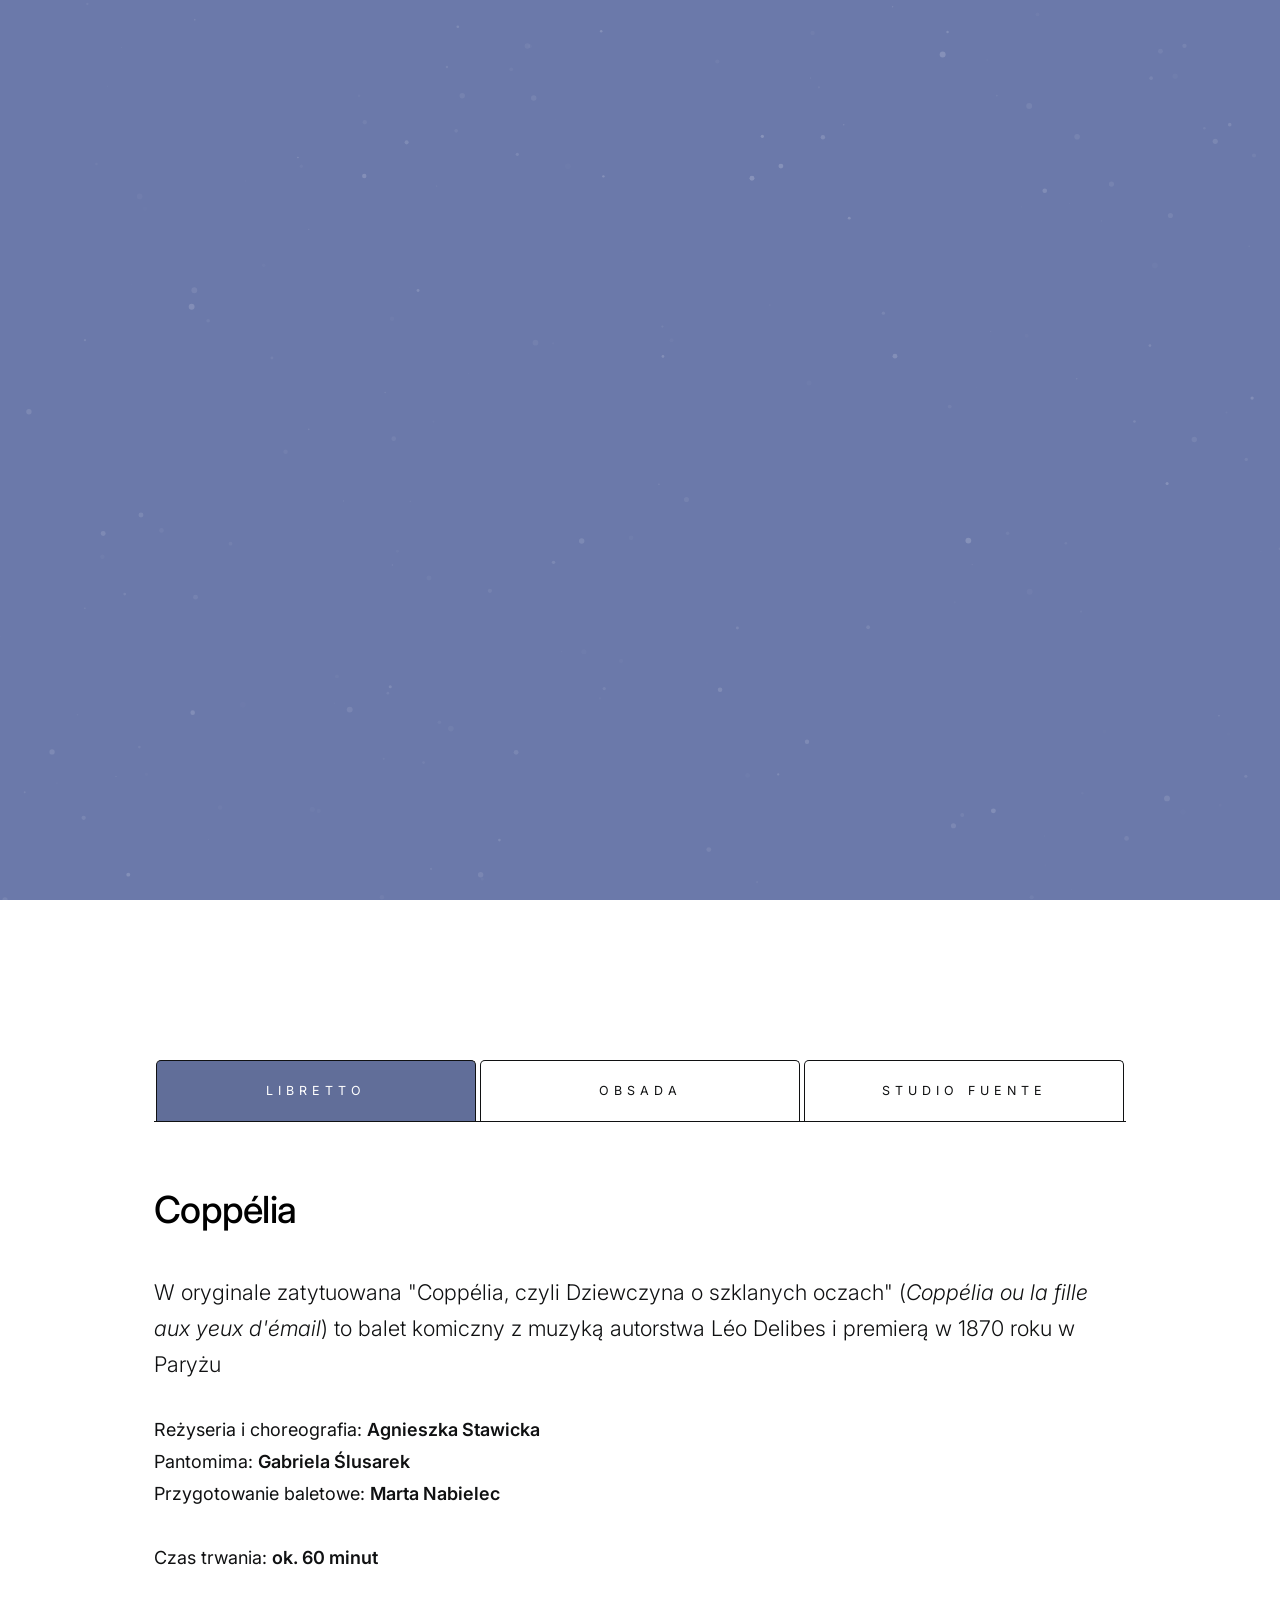
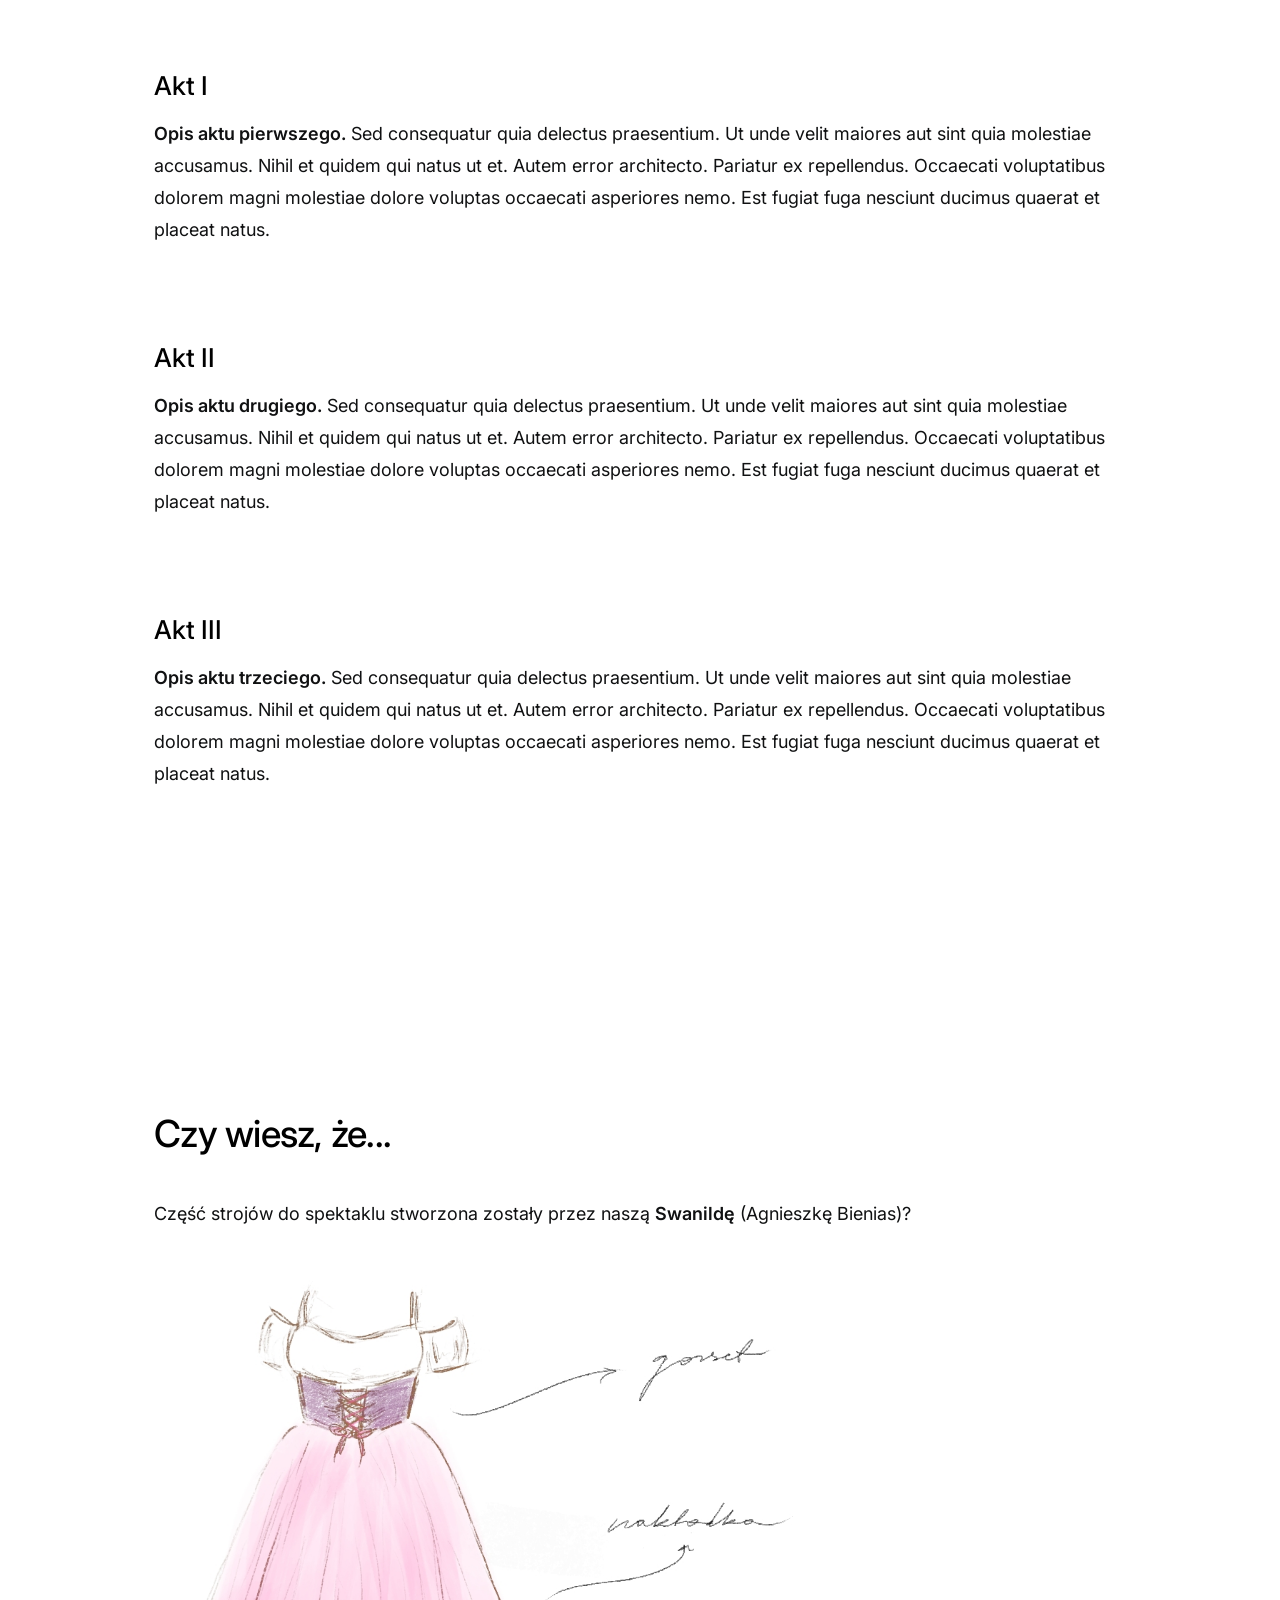
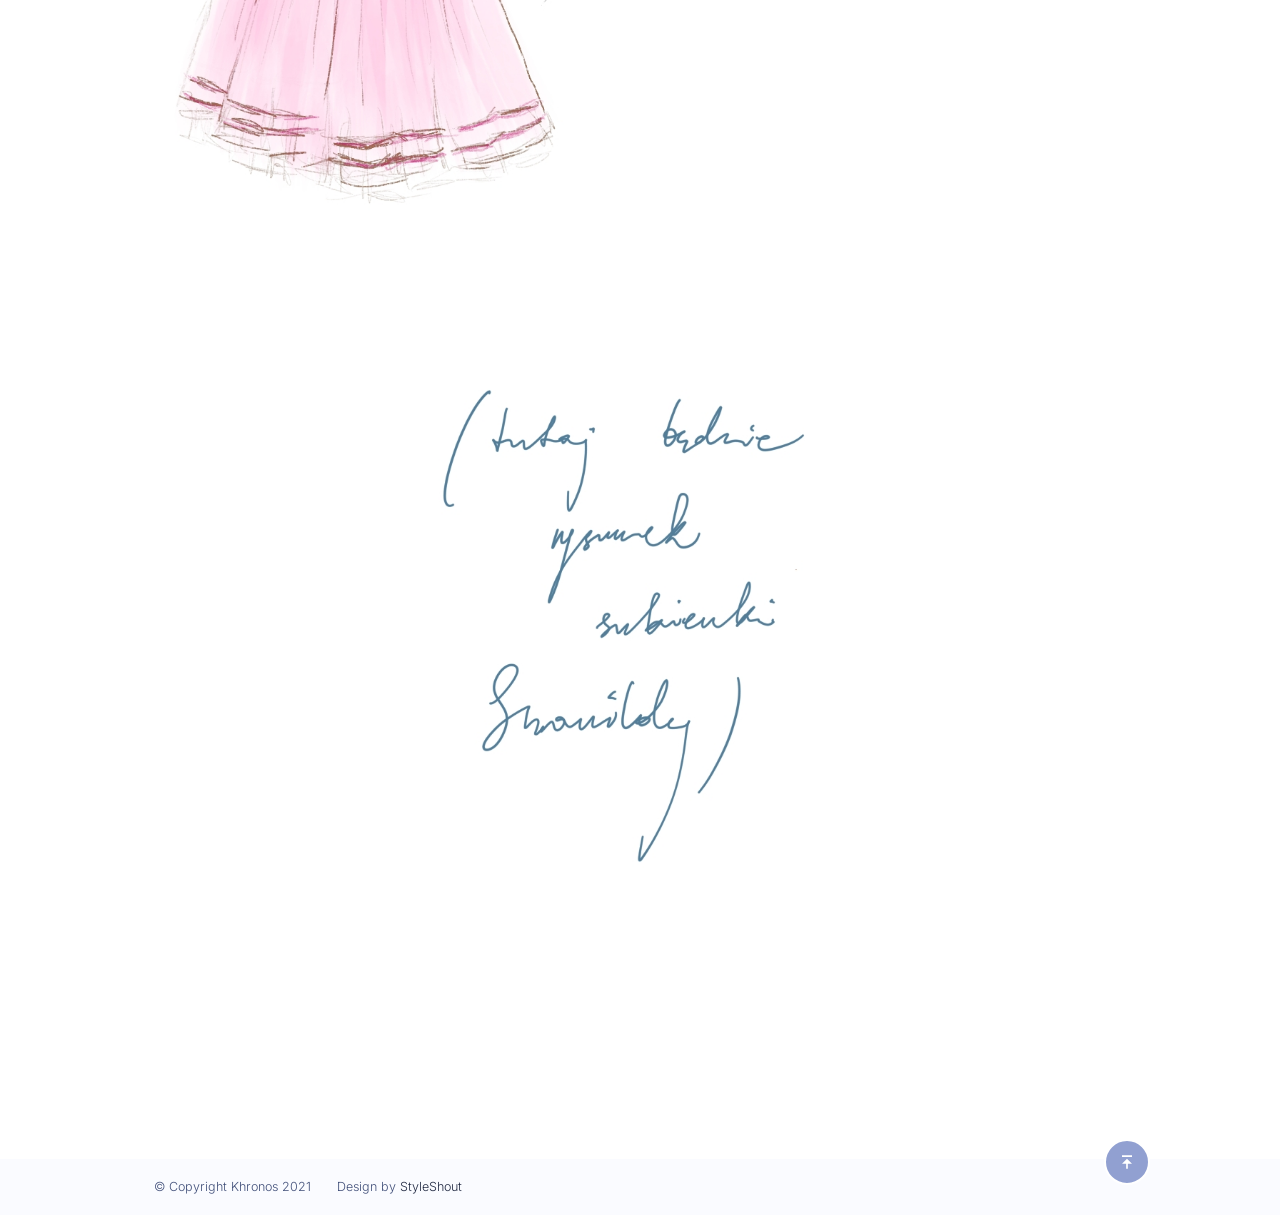
==== index.html @ 226d2ad6 "Update and rename coppelia.html to index.html" ====
<!DOCTYPE html>
<html lang="en" class="no-js" >
<head>

    <!--- basic page needs
    ================================================== -->
    <meta charset="utf-8">
    <meta name="viewport" content="width=device-width, initial-scale=1">
    <title>Coppélia – spektakl baletowy</title>

    <script>
        document.documentElement.classList.remove('no-js');
        document.documentElement.classList.add('js');
    </script>

    <!-- CSS
    ================================================== -->
    <link rel="stylesheet" href="css/vendor.css">
    <link rel="stylesheet" href="css/styles.css">

    <!-- favicons
    ================================================== -->
    <link rel="apple-touch-icon" sizes="180x180" href="apple-touch-icon.png">
    <link rel="icon" type="image/png" sizes="32x32" href="favicon-32x32.png">
    <link rel="icon" type="image/png" sizes="16x16" href="favicon-16x16.png">
    <link rel="manifest" href="site.webmanifest">

</head>

<body id="top" class="theme-particles">


    <!-- preloader
    ================================================== -->
    <div id="preloader">
        <div id="loader"></div>
    </div>


    <!-- page wrap
    ================================================== -->
    <div class="s-pagewrap">


        <!-- # header
        ================================================== -->
        <header class="s-header">
            <div class="row s-header__content">

                <div class="s-header__logo">
                    <a class="logo" href="http://instagram.com/fuente_dance_and_choreo">
                        <img src="images/fuente.png" alt="Homepage">
                    </a>
                </div>
    
                <ul class="s-header__social">
                    <li>
                        <a href="http://instagram.com/fuente_dance_and_choreo">
                            <svg xmlns="http://www.w3.org/2000/svg" width="24" height="24" viewBox="0 0 24 24" style="fill:rgba(0, 0, 0, 1);transform:;-ms-filter:"><path d="M11.999,7.377c-2.554,0-4.623,2.07-4.623,4.623c0,2.554,2.069,4.624,4.623,4.624c2.552,0,4.623-2.07,4.623-4.624 C16.622,9.447,14.551,7.377,11.999,7.377L11.999,7.377z M11.999,15.004c-1.659,0-3.004-1.345-3.004-3.003 c0-1.659,1.345-3.003,3.004-3.003s3.002,1.344,3.002,3.003C15.001,13.659,13.658,15.004,11.999,15.004L11.999,15.004z"></path><circle cx="16.806" cy="7.207" r="1.078"></circle><path d="M20.533,6.111c-0.469-1.209-1.424-2.165-2.633-2.632c-0.699-0.263-1.438-0.404-2.186-0.42 c-0.963-0.042-1.268-0.054-3.71-0.054s-2.755,0-3.71,0.054C7.548,3.074,6.809,3.215,6.11,3.479C4.9,3.946,3.945,4.902,3.477,6.111 c-0.263,0.7-0.404,1.438-0.419,2.186c-0.043,0.962-0.056,1.267-0.056,3.71c0,2.442,0,2.753,0.056,3.71 c0.015,0.748,0.156,1.486,0.419,2.187c0.469,1.208,1.424,2.164,2.634,2.632c0.696,0.272,1.435,0.426,2.185,0.45 c0.963,0.042,1.268,0.055,3.71,0.055s2.755,0,3.71-0.055c0.747-0.015,1.486-0.157,2.186-0.419c1.209-0.469,2.164-1.424,2.633-2.633 c0.263-0.7,0.404-1.438,0.419-2.186c0.043-0.962,0.056-1.267,0.056-3.71s0-2.753-0.056-3.71C20.941,7.57,20.801,6.819,20.533,6.111z M19.315,15.643c-0.007,0.576-0.111,1.147-0.311,1.688c-0.305,0.787-0.926,1.409-1.712,1.711c-0.535,0.199-1.099,0.303-1.67,0.311 c-0.95,0.044-1.218,0.055-3.654,0.055c-2.438,0-2.687,0-3.655-0.055c-0.569-0.007-1.135-0.112-1.669-0.311 c-0.789-0.301-1.414-0.923-1.719-1.711c-0.196-0.534-0.302-1.099-0.311-1.669c-0.043-0.95-0.053-1.218-0.053-3.654 c0-2.437,0-2.686,0.053-3.655c0.007-0.576,0.111-1.146,0.311-1.687c0.305-0.789,0.93-1.41,1.719-1.712 c0.534-0.198,1.1-0.303,1.669-0.311c0.951-0.043,1.218-0.055,3.655-0.055c2.437,0,2.687,0,3.654,0.055 c0.571,0.007,1.135,0.112,1.67,0.311c0.786,0.303,1.407,0.925,1.712,1.712c0.196,0.534,0.302,1.099,0.311,1.669 c0.043,0.951,0.054,1.218,0.054,3.655c0,2.436,0,2.698-0.043,3.654H19.315z"></path></svg>
                            <span class="screen-reader-text">Instagram</span>
                        </a>
                    </li>
                </ul>

                <div class="img_seal">
                    <img src="images/wax-seal.png" alt="Wosk">
                </div>

            </div> <!-- end s-header__content -->
        </header> <!-- end s-header -->


        <!-- # intro 
        ================================================== -->
        <section id="intro" class="s-intro">

            <div id="particles-js" class="s-intro__particles"></div>

            <div class="row s-intro__content">
                <div class="column lg-16">
                    
                    <div class="counter">
                        <div class="counter__time">
                            <span class="ss-days">28.06</span>
                            <span>19:30</span>
                        </div>
                    </div>  <!-- end counter -->

                    <div class="s-intro__content-bottom">
                        <p style="color:#e6ebff"><b>Centrum Św. Jadwigi</b>, Łokietka 60, Kraków</p>
                        <a class="btn btn-stroke" href="https://www.kupbilecik.pl/imprezy/165989/Krak%C3%B3w/Zesp%C3%B3%C5%82+Fuente/">Bilety</a>
                    </div>

                    <div class="s-intro__content-bottom">
                        <h1 class="s-intro__content-title"><b>Coppélia</b> – humor, magia i taneczna finezja</h1>
                        <p>
                        <br>W <b>trzyaktowej opowieści</b> rzeczy zwyczajne nabierają niezwykłości, a to, co wydaje się prawdziwe, potrafi zaskoczyć pozorem.<br><br>
                        Na prowincjonalnym rynku pojawia się piękna, nieruchoma dziewczyna, która wzbudza niepokój i fascynację.<br>Gdy do gry
                        wkracza zazdrość, ciekawość i odrobina szaleństwa, zaczyna się taneczna opowieść o miłości, pozorach<br>i sile kobiecej odwagi.<br><br>
                        To <b>lekka, barwna historia</b> opowiedziana z przymrużeniem oka – za pomocą tańca i pantomimy.
                        </p>
                    </div>

                </div>

                <div class="s-intro__scroll">
<!--                     <p class="scroll-text">Więcej</p> -->
                    <a href="#info" class="smoothscroll">
                        <div class="mouse"></div>
                    </a>
                    <div class="end-top"></div>
                </div> <!-- end s-intro__scroll -->

            </div> <!-- intro__content -->

        </section> <!-- end s-intro -->


        <!-- # info
        ================================================== -->
        <section id="info" class="s-info">

            <div class="s-info__bg2"></div>

            <div class="row">
                <div class="column lg-12">

                    <nav class="tab-nav">
                        <ul class="tab-nav__list"> 
                            <li class="active" data-id="tab-about">
                                <a href="#tab-about">
                                    Libretto
                                </a>
                            </li>
                            <li>
                                <a href="#tab-services">
                                    Obsada
                                </a>
                            </li>
                            <li>
                                <a href="#tab-contact">
                                    Studio Fuente
                                </a>
                            </li>
                        </ul>
                    </nav> <!-- end tab-nav -->
        
                    <div class="tab-content">
        
                        <!-- 01 - tab about -->
                        <div id="tab-about" class='tab-content__item'>
        
                            <div class="row tab-content__item-header">
                                <div class="column">
                                    <h2>Coppélia</h2>
                                </div>
                            </div>
        
                            <div class="row">
                                <div class="column">
                                    <p class="lead">
                                     W oryginale zatytuowana "Coppélia, czyli Dziewczyna o szklanych oczach" (<i>Coppélia ou la fille aux yeux d'émail</i>) to balet komiczny z muzyką autorstwa Léo Delibes i premierą w 1870 roku w Paryżu<br></p>
                                    <p>
                                     Reżyseria i choreografia: <b>Agnieszka Stawicka</b><br>
                                     Pantomima: <b>Gabriela Ślusarek</b><br>
                                     Przygotowanie baletowe: <b>Marta Nabielec</b>
                                    </p>
                                    <p>Czas trwania: <b>ok. 60 minut</b></p>
        
                                    <div class="row">
                                        <div class="column lg-12">
                                            <h4>Akt I</h4>
                                            <p><b>Opis aktu pierwszego.</b> Sed consequatur quia delectus praesentium. Ut unde velit maiores aut sint quia molestiae accusamus. Nihil et quidem qui natus ut et. Autem error architecto. Pariatur ex repellendus. Occaecati voluptatibus dolorem magni molestiae dolore voluptas occaecati asperiores nemo. Est fugiat fuga nesciunt ducimus quaerat et placeat natus.
                                            </p>
                                        </div>

                                        <div class="column lg-12">
                                            <h4>Akt II</h4>
                                            <p><b>Opis aktu drugiego.</b> Sed consequatur quia delectus praesentium. Ut unde velit maiores aut sint quia molestiae accusamus. Nihil et quidem qui natus ut et. Autem error architecto. Pariatur ex repellendus. Occaecati voluptatibus dolorem magni molestiae dolore voluptas occaecati asperiores nemo. Est fugiat fuga nesciunt ducimus quaerat et placeat natus.
                                            </p>
                                        </div>

                                        
                                        <div class="column lg-12">
                                            <h4>Akt III</h4>
                                            <p><b>Opis aktu trzeciego.</b> Sed consequatur quia delectus praesentium. Ut unde velit maiores aut sint quia molestiae accusamus. Nihil et quidem qui natus ut et. Autem error architecto. Pariatur ex repellendus. Occaecati voluptatibus dolorem magni molestiae dolore voluptas occaecati asperiores nemo. Est fugiat fuga nesciunt ducimus quaerat et placeat natus.
                                            </p>
                                        </div>
                                    </div>
                                </div>
                            </div>
                            
                        </div> <!-- end 01 - tab about -->
        
                        <!-- 02 - tab services -->
                        <div id="tab-services" class='tab-content__item'>
        
                            <div class="row tab-content__item-header">
                                <div class="column">
                                    <h2>Tancerze Zespołu Fuente</h2>
                                </div>
                            </div>
        
                            <div class="row services-list block-lg-one-half block-md-one-half block-tab-whole">
        
                                <div class="column services-list__item">
                                    <div class="img">
                                        <img src="images/plakat.jpg" alt="Swanilda">
                                    </div>
                                    <div class="services-list__item-content">
                                        <h4 class="item-title">Agnieszka Bienias</h4>
                                        <p>Swanilda</p>
                                    </div>
                                </div>
                                
                                <div class="column services-list__item">
                                    <div class="img">
                                        <img src="images/plakat.jpg" alt="Swanilda">
                                    </div>
                                    <div class="services-list__item-content">
                                        <h4 class="item-title">Karolina Żurek</h4>
                                        <p>Coppélia</p>
                                    </div>
                                </div>

                                <div class="column services-list__item">
                                    <div class="img">
                                        <img src="images/plakat.jpg" alt="Franz">
                                    </div>
                                    <div class="services-list__item-content">
                                        <h4 class="item-title">Piotr Żyta</h4>
                                        <p>Franz</p>
                                    </div>
                                </div>

                                <div class="column services-list__item">
                                    <div class="img">
                                        <img src="images/plakat.jpg" alt="Swanilda">
                                    </div>
                                    <div class="services-list__item-content">
                                        <h4 class="item-title">Piotr Malaga</h4>
                                        <p>Coppelius</p>
                                    </div>
                                </div>
                    
                            </div> <!-- end services-list -->
                            
                        </div> <!-- end 02 - tab services -->
        
                        <!-- 03 - tab contact -->
                        <div id="tab-contact" class="tab-content__item">
        
                            <div class="row tab-content__item-header">
                                <div class="column">
                                    <h2>Fuente Dance and Choreo</h2>
                                </div>
                            </div>
        
                            <div class="row">
                                <div class="column">

                                    <p class="lead">
                                    <b>Opis studia.</b> Voluptates laborum eum quas. Pariatur impedit sit veniam est 
                                    et quasi voluptas voluptatem.
                                    </p>

                                    <p>
                                    <b>Agnieszka Stawicka</b><br>
                                    Grodzka 40, Kraków<br><br>
                                    </p>

                                    <div class="column lg-5">
                                        <a class="btn btn--primary u-fullwidth" href="https://app.fitssey.com/Fuente/frontoffice">Zapisz się na zajęcia</a>
                                    </div>
                                    <div class="row"></div>
                                    
                                </div>
                            </div>
                            
                        </div> <!-- end 03 - tab contact -->

                    </div> <!-- end tab content -->

                </div> <!-- end column -->
            </div> <!-- end row -->

        </section> <!-- end s-info -->

        <section id="stroje" class="s-info">

            <div class="s-info__bg2"></div>

            <div class="row">
                <div class="column lg-12">
        
                    <div class="tab-content">

                            <div class="row tab-content__item-header">
                                <div class="column">
                                    <h2>Czy wiesz, że...</h2>
                                </div>
                            </div>
        
                            <div class="row">
                                <div class="column">
                                    <p>
                                     Część strojów do spektaklu stworzona zostały przez naszą <b>Swanildę</b> (Agnieszkę Bienias)?
                                    </p>
                                </div>                               
                            </div>
                            
                    </div>

                </div>

                <div class="img_left">
                    <img src="images/stroj.jpg" alt="Strój">
                </div>

                <div class="img_right">
                    <img src="images/stroj_placeholder.jpg" alt="Strój">
                </div> 

            </div> <!-- end row -->

        </section> <!-- end s-info -->

        
        <!-- # footer
        ================================================== -->
        <footer class="s-footer">

            <div class="row s-footer__bottom">
                <div class="column lg-12">
                    <div class="ss-copyright">
                        <span>© Copyright Khronos 2021</span> 
                        <span>Design by <a href="https://www.styleshout.com/">StyleShout</a></span>
                    </div>
                </div>

                <div class="ss-go-top">
                    <a class="smoothscroll" title="Back to Top" href="#top">
                        <svg xmlns="http://www.w3.org/2000/svg" width="24" height="24" viewBox="0 0 24 24" style="fill:rgba(0, 0, 0, 1);transform:;-ms-filter:"><path d="M6 4H18V6H6zM11 14L11 20 13 20 13 14 18 14 12 8 6 14z"></path></svg>
                     </a>
                </div>
            </div> <!--end s-footer__bottom -->

        </footer> <!--end s-footer -->

    </div> <!-- end pagewrap -->


    <!-- Java Script
    ================================================== -->
    <script src="js/plugins.js"></script>
    <script src="js/main.js"></script>
    <script src="js/particles.min.js"></script>
    <script src="js/particle-settings.js"></script>

</body>
</html>
---- css/vendor.css ----
/* ===================================================================
 * Khronos Third-party Stylesheets
 * Template Ver. 2.0.0
 * 07-03-2021
 * -------------------------------------------------------------------
 *
 * TOC:
 * # PrismJS
 * # Swiper
 *
 * ------------------------------------------------------------------- */


/* ===================================================================
 * # PrismJS 1.20.0
 *   https://prismjs.com/download.html#themes=prism-okaidia&languages=markup+css+clike+javascript+markup-templating+php 
 *   
 *   okaidia theme for JavaScript, CSS and HTML
 *   Loosely based on Monokai textmate theme by http://www.monokai.nl/
 *   @author ocodia
 * ------------------------------------------------------------------- */
code[class*="language-"],
pre[class*="language-"] {
    color           : #f8f8f2;
    background      : none;
    text-shadow     : 0 1px rgba(0, 0, 0, 0.3);
    font-family     : var(--font-mono);
    font-size       : calc(var(--text-size) * 0.9444);
    text-align      : left;
    white-space     : pre;
    word-spacing    : normal;
    word-break      : normal;
    word-wrap       : normal;
    line-height     : var(--vspace-1);
    -moz-tab-size   : 4;
    -o-tab-size     : 4;
    tab-size        : 4;
    -webkit-hyphens : none;
    -moz-hyphens    : none;
    -ms-hyphens     : none;
    hyphens         : none;
}

/* Code blocks */
pre[class*="language-"] {
    padding  : var(--vspace-0_5) 0 var(--vspace-1);
    margin   : var(--vspace-1) 0;
    overflow : auto;
}

:not(pre)>code[class*="language-"],
pre[class*="language-"] {
    background : #272822;
}

/* Inline code */
:not(pre)>code[class*="language-"] {
    padding     : .1em;
    white-space : normal;
}

.token.comment,
.token.prolog,
.token.doctype,
.token.cdata {
    color : slategray;
}

.token.punctuation {
    color : #f8f8f2;
}

.token.namespace {
    opacity : .7;
}

.token.property,
.token.tag,
.token.constant,
.token.symbol,
.token.deleted {
    color : #f92672;
}

.token.boolean,
.token.number {
    color : #ae81ff;
}

.token.selector,
.token.attr-name,
.token.string,
.token.char,
.token.builtin,
.token.inserted {
    color : #a6e22e;
}

.token.operator,
.token.entity,
.token.url,
.language-css .token.string,
.style .token.string,
.token.variable {
    color : #f8f8f2;
}

.token.atrule,
.token.attr-value,
.token.function,
.token.class-name {
    color : #e6db74;
}

.token.keyword {
    color : #66d9ef;
}

.token.regex,
.token.important {
    color : #fd971f;
}

.token.important,
.token.bold {
    font-weight : bold;
}

.token.italic {
    font-style : italic;
}

.token.entity {
    cursor : help;
}



/* ===================================================================
 * # Swiper 6.4.5
 *   Most modern mobile touch slider and framework with hardware accelerated transitions
 *   https://swiperjs.com
 *
 *   Copyright 2014-2020 Vladimir Kharlampidi
 *
 *   Released under the MIT License
 *
 *   Released on: December 18, 2020
 * ------------------------------------------------------------------- */
@font-face {
    font-family : "swiper-icons";
    src         : url("data:application/font-woff;charset=utf-8;base64, [base64]//wADZ2x5ZgAAAywAAADMAAAD2MHtryVoZWFkAAABbAAAADAAAAA2E2+eoWhoZWEAAAGcAAAAHwAAACQC9gDzaG10eAAAAigAAAAZAAAArgJkABFsb2NhAAAC0AAAAFoAAABaFQAUGG1heHAAAAG8AAAAHwAAACAAcABAbmFtZQAAA/gAAAE5AAACXvFdBwlwb3N0AAAFNAAAAGIAAACE5s74hXjaY2BkYGAAYpf5Hu/j+W2+MnAzMYDAzaX6QjD6/4//Bxj5GA8AuRwMYGkAPywL13jaY2BkYGA88P8Agx4j+/8fQDYfA1AEBWgDAIB2BOoAeNpjYGRgYNBh4GdgYgABEMnIABJzYNADCQAACWgAsQB42mNgYfzCOIGBlYGB0YcxjYGBwR1Kf2WQZGhhYGBiYGVmgAFGBiQQkOaawtDAoMBQxXjg/wEGPcYDDA4wNUA2CCgwsAAAO4EL6gAAeNpj2M0gyAACqxgGNWBkZ2D4/wMA+xkDdgAAAHjaY2BgYGaAYBkGRgYQiAHyGMF8FgYHIM3DwMHABGQrMOgyWDLEM1T9/w8UBfEMgLzE////P/5//f/V/xv+r4eaAAeMbAxwIUYmIMHEgKYAYjUcsDAwsLKxc3BycfPw8jEQA/[base64]/uznmfPFBNODM2K7MTQ45YEAZqGP81AmGGcF3iPqOop0r1SPTaTbVkfUe4HXj97wYE+yNwWYxwWu4v1ugWHgo3S1XdZEVqWM7ET0cfnLGxWfkgR42o2PvWrDMBSFj/IHLaF0zKjRgdiVMwScNRAoWUoH78Y2icB/yIY09An6AH2Bdu/UB+yxopYshQiEvnvu0dURgDt8QeC8PDw7Fpji3fEA4z/PEJ6YOB5hKh4dj3EvXhxPqH/SKUY3rJ7srZ4FZnh1PMAtPhwP6fl2PMJMPDgeQ4rY8YT6Gzao0eAEA409DuggmTnFnOcSCiEiLMgxCiTI6Cq5DZUd3Qmp10vO0LaLTd2cjN4fOumlc7lUYbSQcZFkutRG7g6JKZKy0RmdLY680CDnEJ+UMkpFFe1RN7nxdVpXrC4aTtnaurOnYercZg2YVmLN/d/gczfEimrE/fs/bOuq29Zmn8tloORaXgZgGa78yO9/cnXm2BpaGvq25Dv9S4E9+5SIc9PqupJKhYFSSl47+Qcr1mYNAAAAeNptw0cKwkAAAMDZJA8Q7OUJvkLsPfZ6zFVERPy8qHh2YER+3i/BP83vIBLLySsoKimrqKqpa2hp6+jq6RsYGhmbmJqZSy0sraxtbO3sHRydnEMU4uR6yx7JJXveP7WrDycAAAAAAAH//wACeNpjYGRgYOABYhkgZgJCZgZNBkYGLQZtIJsFLMYAAAw3ALgAeNolizEKgDAQBCchRbC2sFER0YD6qVQiBCv/H9ezGI6Z5XBAw8CBK/m5iQQVauVbXLnOrMZv2oLdKFa8Pjuru2hJzGabmOSLzNMzvutpB3N42mNgZGBg4GKQYzBhYMxJLMlj4GBgAYow/P/PAJJhLM6sSoWKfWCAAwDAjgbRAAB42mNgYGBkAIIbCZo5IPrmUn0hGA0AO8EFTQAA") format("woff");
    font-weight : 400;
    font-style  : normal;
}

:root {
    --swiper-theme-color : #007aff;
}

.swiper-container {
    margin-left  : auto;
    margin-right : auto;
    position     : relative;
    overflow     : hidden;
    list-style   : none;
    padding      : 0;
    /* Fix of Webkit flickering */
    z-index      : 1;
}

.swiper-container-vertical>.swiper-wrapper {
    flex-direction : column;
}

.swiper-wrapper {
    position            : relative;
    width               : 100%;
    height              : 100%;
    z-index             : 1;
    display             : flex;
    transition-property : transform;
    box-sizing          : content-box;
}

.swiper-container-android .swiper-slide,
.swiper-wrapper {
    transform : translate3d(0px, 0, 0);
}

.swiper-container-multirow>.swiper-wrapper {
    flex-wrap : wrap;
}

.swiper-container-multirow-column>.swiper-wrapper {
    flex-wrap      : wrap;
    flex-direction : column;
}

.swiper-container-free-mode>.swiper-wrapper {
    transition-timing-function : ease-out;
    margin                     : 0 auto;
}

.swiper-slide {
    flex-shrink         : 0;
    width               : 100%;
    height              : 100%;
    position            : relative;
    transition-property : transform;
}

.swiper-slide-invisible-blank {
    visibility : hidden;
}

/* Auto Height */
.swiper-container-autoheight,
.swiper-container-autoheight .swiper-slide {
    height : auto;
}

.swiper-container-autoheight .swiper-wrapper {
    align-items         : flex-start;
    transition-property : transform, height;
}

/* 3D Effects */
.swiper-container-3d {
    perspective : 1200px;
}

.swiper-container-3d .swiper-wrapper,
.swiper-container-3d .swiper-slide,
.swiper-container-3d .swiper-slide-shadow-left,
.swiper-container-3d .swiper-slide-shadow-right,
.swiper-container-3d .swiper-slide-shadow-top,
.swiper-container-3d .swiper-slide-shadow-bottom,
.swiper-container-3d .swiper-cube-shadow {
    transform-style : preserve-3d;
}

.swiper-container-3d .swiper-slide-shadow-left,
.swiper-container-3d .swiper-slide-shadow-right,
.swiper-container-3d .swiper-slide-shadow-top,
.swiper-container-3d .swiper-slide-shadow-bottom {
    position       : absolute;
    left           : 0;
    top            : 0;
    width          : 100%;
    height         : 100%;
    pointer-events : none;
    z-index        : 10;
}

.swiper-container-3d .swiper-slide-shadow-left {
    background-image : linear-gradient(to left, rgba(0, 0, 0, 0.5), rgba(0, 0, 0, 0));
}

.swiper-container-3d .swiper-slide-shadow-right {
    background-image : linear-gradient(to right, rgba(0, 0, 0, 0.5), rgba(0, 0, 0, 0));
}

.swiper-container-3d .swiper-slide-shadow-top {
    background-image : linear-gradient(to top, rgba(0, 0, 0, 0.5), rgba(0, 0, 0, 0));
}

.swiper-container-3d .swiper-slide-shadow-bottom {
    background-image : linear-gradient(to bottom, rgba(0, 0, 0, 0.5), rgba(0, 0, 0, 0));
}

/* CSS Mode */
.swiper-container-css-mode>.swiper-wrapper {
    overflow           : auto;
    scrollbar-width    : none;
    /* For Firefox */
    -ms-overflow-style : none;
    /* For Internet Explorer and Edge */
}

.swiper-container-css-mode>.swiper-wrapper::-webkit-scrollbar {
    display : none;
}

.swiper-container-css-mode>.swiper-wrapper>.swiper-slide {
    scroll-snap-align : start start;
}

.swiper-container-horizontal.swiper-container-css-mode>.swiper-wrapper {
    scroll-snap-type : x mandatory;
}

.swiper-container-vertical.swiper-container-css-mode>.swiper-wrapper {
    scroll-snap-type : y mandatory;
}

:root {
    --swiper-navigation-size  : 44px;
    /*
    --swiper-navigation-color : var(--swiper-theme-color);
    */
}

.swiper-button-prev,
.swiper-button-next {
    position        : absolute;
    top             : 50%;
    width           : calc(var(--swiper-navigation-size) / 44 * 27);
    height          : var(--swiper-navigation-size);
    margin-top      : calc(-1 * var(--swiper-navigation-size) / 2);
    z-index         : 10;
    cursor          : pointer;
    display         : flex;
    align-items     : center;
    justify-content : center;
    color           : var(--swiper-navigation-color, var(--swiper-theme-color));
}

.swiper-button-prev.swiper-button-disabled,
.swiper-button-next.swiper-button-disabled {
    opacity        : 0.35;
    cursor         : auto;
    pointer-events : none;
}

.swiper-button-prev:after,
.swiper-button-next:after {
    font-family    : swiper-icons;
    font-size      : var(--swiper-navigation-size);
    text-transform : none !important;
    letter-spacing : 0;
    text-transform : none;
    font-variant   : initial;
    line-height    : 1;
}

.swiper-button-prev,
.swiper-container-rtl .swiper-button-next {
    left  : 10px;
    right : auto;
}

.swiper-button-prev:after,
.swiper-container-rtl .swiper-button-next:after {
    content : "prev";
}

.swiper-button-next,
.swiper-container-rtl .swiper-button-prev {
    right : 10px;
    left  : auto;
}

.swiper-button-next:after,
.swiper-container-rtl .swiper-button-prev:after {
    content : "next";
}

.swiper-button-prev.swiper-button-white,
.swiper-button-next.swiper-button-white {
    --swiper-navigation-color : #ffffff;
}

.swiper-button-prev.swiper-button-black,
.swiper-button-next.swiper-button-black {
    --swiper-navigation-color : #000000;
}

.swiper-button-lock {
    display : none;
}

:root {
    /*
    --swiper-pagination-color: var(--swiper-theme-color);
    */
}

.swiper-pagination {
    position   : absolute;
    text-align : center;
    transition : 300ms opacity;
    transform  : translate3d(0, 0, 0);
    z-index    : 10;
}

.swiper-pagination.swiper-pagination-hidden {
    opacity : 0;
}

/* Common Styles */
.swiper-pagination-fraction,
.swiper-pagination-custom,
.swiper-container-horizontal>.swiper-pagination-bullets {
    bottom : 10px;
    left   : 0;
    width  : 100%;
}

/* Bullets */
.swiper-pagination-bullets-dynamic {
    overflow  : hidden;
    font-size : 0;
}

.swiper-pagination-bullets-dynamic .swiper-pagination-bullet {
    transform : scale(0.33);
    position  : relative;
}

.swiper-pagination-bullets-dynamic .swiper-pagination-bullet-active {
    transform : scale(1);
}

.swiper-pagination-bullets-dynamic .swiper-pagination-bullet-active-main {
    transform : scale(1);
}

.swiper-pagination-bullets-dynamic .swiper-pagination-bullet-active-prev {
    transform : scale(0.66);
}

.swiper-pagination-bullets-dynamic .swiper-pagination-bullet-active-prev-prev {
    transform : scale(0.33);
}

.swiper-pagination-bullets-dynamic .swiper-pagination-bullet-active-next {
    transform : scale(0.66);
}

.swiper-pagination-bullets-dynamic .swiper-pagination-bullet-active-next-next {
    transform : scale(0.33);
}

.swiper-pagination-bullet {
    width         : 8px;
    height        : 8px;
    display       : inline-block;
    border-radius : 100%;
    background    : #000;
    opacity       : 0.2;
}

button.swiper-pagination-bullet {
    border             : none;
    margin             : 0;
    padding            : 0;
    box-shadow         : none;
    -webkit-appearance : none;
    -moz-appearance    : none;
    appearance         : none;
}

.swiper-pagination-clickable .swiper-pagination-bullet {
    cursor : pointer;
}

.swiper-pagination-bullet-active {
    opacity    : 1;
    background : var(--swiper-pagination-color, var(--swiper-theme-color));
}

.swiper-container-vertical>.swiper-pagination-bullets {
    right     : 10px;
    top       : 50%;
    transform : translate3d(0px, -50%, 0);
}

.swiper-container-vertical>.swiper-pagination-bullets .swiper-pagination-bullet {
    margin  : 6px 0;
    display : block;
}

.swiper-container-vertical>.swiper-pagination-bullets.swiper-pagination-bullets-dynamic {
    top       : 50%;
    transform : translateY(-50%);
    width     : 8px;
}

.swiper-container-vertical>.swiper-pagination-bullets.swiper-pagination-bullets-dynamic .swiper-pagination-bullet {
    display    : inline-block;
    transition : 200ms transform, 200ms top;
}

.swiper-container-horizontal>.swiper-pagination-bullets .swiper-pagination-bullet {
    margin : 0 4px;
}

.swiper-container-horizontal>.swiper-pagination-bullets.swiper-pagination-bullets-dynamic {
    left        : 50%;
    transform   : translateX(-50%);
    white-space : nowrap;
}

.swiper-container-horizontal>.swiper-pagination-bullets.swiper-pagination-bullets-dynamic .swiper-pagination-bullet {
    transition : 200ms transform, 200ms left;
}

.swiper-container-horizontal.swiper-container-rtl>.swiper-pagination-bullets-dynamic .swiper-pagination-bullet {
    transition : 200ms transform, 200ms right;
}

/* Progress */
.swiper-pagination-progressbar {
    background : rgba(0, 0, 0, 0.25);
    position   : absolute;
}

.swiper-pagination-progressbar .swiper-pagination-progressbar-fill {
    background       : var(--swiper-pagination-color, var(--swiper-theme-color));
    position         : absolute;
    left             : 0;
    top              : 0;
    width            : 100%;
    height           : 100%;
    transform        : scale(0);
    transform-origin : left top;
}

.swiper-container-rtl .swiper-pagination-progressbar .swiper-pagination-progressbar-fill {
    transform-origin : right top;
}

.swiper-container-horizontal>.swiper-pagination-progressbar,
.swiper-container-vertical>.swiper-pagination-progressbar.swiper-pagination-progressbar-opposite {
    width  : 100%;
    height : 4px;
    left   : 0;
    top    : 0;
}

.swiper-container-vertical>.swiper-pagination-progressbar,
.swiper-container-horizontal>.swiper-pagination-progressbar.swiper-pagination-progressbar-opposite {
    width  : 4px;
    height : 100%;
    left   : 0;
    top    : 0;
}

.swiper-pagination-white {
    --swiper-pagination-color : #ffffff;
}

.swiper-pagination-black {
    --swiper-pagination-color : #000000;
}

.swiper-pagination-lock {
    display : none;
}

/* Scrollbar */
.swiper-scrollbar {
    border-radius    : 10px;
    position         : relative;
    -ms-touch-action : none;
    background       : rgba(0, 0, 0, 0.1);
}

.swiper-container-horizontal>.swiper-scrollbar {
    position : absolute;
    left     : 1%;
    bottom   : 3px;
    z-index  : 50;
    height   : 5px;
    width    : 98%;
}

.swiper-container-vertical>.swiper-scrollbar {
    position : absolute;
    right    : 3px;
    top      : 1%;
    z-index  : 50;
    width    : 5px;
    height   : 98%;
}

.swiper-scrollbar-drag {
    height        : 100%;
    width         : 100%;
    position      : relative;
    background    : rgba(0, 0, 0, 0.5);
    border-radius : 10px;
    left          : 0;
    top           : 0;
}

.swiper-scrollbar-cursor-drag {
    cursor : move;
}

.swiper-scrollbar-lock {
    display : none;
}

.swiper-zoom-container {
    width           : 100%;
    height          : 100%;
    display         : flex;
    justify-content : center;
    align-items     : center;
    text-align      : center;
}

.swiper-zoom-container>img,
.swiper-zoom-container>svg,
.swiper-zoom-container>canvas {
    max-width  : 100%;
    max-height : 100%;
    object-fit : contain;
}

.swiper-slide-zoomed {
    cursor : move;
}

/* Preloader */
:root {
    /*
    --swiper-preloader-color: var(--swiper-theme-color);
    */
}

.swiper-lazy-preloader {
    width            : 42px;
    height           : 42px;
    position         : absolute;
    left             : 50%;
    top              : 50%;
    margin-left      : -21px;
    margin-top       : -21px;
    z-index          : 10;
    transform-origin : 50%;
    animation        : swiper-preloader-spin 1s infinite linear;
    box-sizing       : border-box;
    border           : 4px solid var(--swiper-preloader-color, var(--swiper-theme-color));
    border-radius    : 50%;
    border-top-color : transparent;
}

.swiper-lazy-preloader-white {
    --swiper-preloader-color : #fff;
}

.swiper-lazy-preloader-black {
    --swiper-preloader-color : #000;
}

@keyframes swiper-preloader-spin {
    100% {
        transform : rotate(360deg);
    }
}

/* a11y */
.swiper-container .swiper-notification {
    position       : absolute;
    left           : 0;
    top            : 0;
    pointer-events : none;
    opacity        : 0;
    z-index        : -1000;
}

.swiper-container-fade.swiper-container-free-mode .swiper-slide {
    transition-timing-function : ease-out;
}

.swiper-container-fade .swiper-slide {
    pointer-events      : none;
    transition-property : opacity;
}

.swiper-container-fade .swiper-slide .swiper-slide {
    pointer-events : none;
}

.swiper-container-fade .swiper-slide-active,
.swiper-container-fade .swiper-slide-active .swiper-slide-active {
    pointer-events : auto;
}

.swiper-container-cube {
    overflow : visible;
}

.swiper-container-cube .swiper-slide {
    pointer-events              : none;
    -webkit-backface-visibility : hidden;
    backface-visibility         : hidden;
    z-index                     : 1;
    visibility                  : hidden;
    transform-origin            : 0 0;
    width                       : 100%;
    height                      : 100%;
}

.swiper-container-cube .swiper-slide .swiper-slide {
    pointer-events : none;
}

.swiper-container-cube.swiper-container-rtl .swiper-slide {
    transform-origin : 100% 0;
}

.swiper-container-cube .swiper-slide-active,
.swiper-container-cube .swiper-slide-active .swiper-slide-active {
    pointer-events : auto;
}

.swiper-container-cube .swiper-slide-active,
.swiper-container-cube .swiper-slide-next,
.swiper-container-cube .swiper-slide-prev,
.swiper-container-cube .swiper-slide-next+.swiper-slide {
    pointer-events : auto;
    visibility     : visible;
}

.swiper-container-cube .swiper-slide-shadow-top,
.swiper-container-cube .swiper-slide-shadow-bottom,
.swiper-container-cube .swiper-slide-shadow-left,
.swiper-container-cube .swiper-slide-shadow-right {
    z-index                     : 0;
    -webkit-backface-visibility : hidden;
    backface-visibility         : hidden;
}

.swiper-container-cube .swiper-cube-shadow {
    position       : absolute;
    left           : 0;
    bottom         : 0px;
    width          : 100%;
    height         : 100%;
    background     : #000;
    opacity        : 0.6;
    -webkit-filter : blur(50px);
    filter         : blur(50px);
    z-index        : 0;
}

.swiper-container-flip {
    overflow : visible;
}

.swiper-container-flip .swiper-slide {
    pointer-events              : none;
    -webkit-backface-visibility : hidden;
    backface-visibility         : hidden;
    z-index                     : 1;
}

.swiper-container-flip .swiper-slide .swiper-slide {
    pointer-events : none;
}

.swiper-container-flip .swiper-slide-active,
.swiper-container-flip .swiper-slide-active .swiper-slide-active {
    pointer-events : auto;
}

.swiper-container-flip .swiper-slide-shadow-top,
.swiper-container-flip .swiper-slide-shadow-bottom,
.swiper-container-flip .swiper-slide-shadow-left,
.swiper-container-flip .swiper-slide-shadow-right {
    z-index                     : 0;
    -webkit-backface-visibility : hidden;
    backface-visibility         : hidden;
}
---- css/styles.css ----
/* =================================================================== 
 * Khronos Main Stylesheet
 * Template Ver. 2.0.0
 * 07-03-2021
 * ------------------------------------------------------------------
 *
 * TOC:
 * # SETTINGS
 *      ## fonts 
 *      ## colors
 *      ## spacing and typescale
 *      ## grid variables
 * # NORMALIZE
 * # BASE SETUP
 * # GRID
 *      ## large screen devices 
 *      ## medium screen devices
 *      ## tablet devices 
 *      ## mobile devices 
 *      ## small screen devices 
 *      ## additional column stackpoints
 * # UTILITY CLASSES
 * # TYPOGRAPHY 
 *      ## base type styles
 *      ## additional typography & helper classes
 *      ## lists
 *      ## spacing
 * # PRELOADER
 *      ## page loaded
 * # FORM
 *      ## style placeholder text
 *      ## change autocomplete styles in Chrome
 * # BUTTONS
 * # TABLE
 * # COMPONENTS
 *      ## pagination
 *      ## alert box 
 *      ## skillbars
 *      ## stats tabs
 * # PROJECT-WIDE SHARED STYLES
 *      ## media classes
 * # PAGE WRAP
 * # HEADER
 *      ## logo
 *      ## header social
 * # INTRO
 *      ## intro background
 *      ## intro slider
 *      ## intro particles
 *      ## intro content
 *      ## intro counter
 *      ## scroll icon
 *      ## intro transitions
 * # INFO
 *      ## info bg
 *      ## tabs
 *      ## services 
 *      ## MailChimp form
 * # FOOTER
 *      ## footer social
 *      ## go top
 *      ## copyright
 *
 * ------------------------------------------------------------------ */


/* ===================================================================
 * # SETTINGS
 *
 *
 * ------------------------------------------------------------------- */

/* ------------------------------------------------------------------- 
 * ## fonts 
 * ------------------------------------------------------------------- */
@import url("https://fonts.googleapis.com/css2?family=Inter:wght@300;400;500;600;700&display=swap");

:root {
    --font-1    : "Inter", sans-serif;
    /* monospace
    */
    --font-mono : Consolas, "Andale Mono", Courier, "Courier New", monospace;
}

/* ------------------------------------------------------------------- 
 * ## colors
 * ------------------------------------------------------------------- */
:root {

    /* color-1(#034E4A)
     * color-2(#A33B20)
     */
    --color-1                      : #91A0D1;
    --color-2                      : hsla(12, 67%, 38%, 1);

    /* theme color variations
     */
    --color-1-lighter              : hsla(177, 93%, 36%, 1);
    --color-1-light                : hsla(177, 93%, 26%, 1);
    --color-1-dark                 : hsla(177, 93%, 10%, 1);
    --color-1-darker               : hsla(177, 93%, 5%, 1);
    --color-2-lighter              : hsla(12, 67%, 58%, 1);
    --color-2-light                : hsla(12, 67%, 48%, 1);
    --color-2-dark                 : hsla(12, 67%, 28%, 1);
    --color-2-darker               : hsla(12, 67%, 18%, 1);

    /* feedback colors
     * color-error(#ffd1d2), color-success(#c8e675), 
     * color-info(#d7ecfb), color-notice(#fff099)
     */
    --color-error                  : hsla(359, 100%, 91%, 1);
    --color-success                : hsla(76, 69%, 68%, 1);
    --color-info                   : hsla(205, 82%, 91%, 1);
    --color-notice                 : hsla(51, 100%, 80%, 1);
    --color-error-content          : hsla(359, 50%, 50%, 1);
    --color-success-content        : hsla(76, 29%, 28%, 1);
    --color-info-content           : hsla(205, 32%, 31%, 1);
    --color-notice-content         : hsla(51, 30%, 30%, 1);

    /* shades 
     * generated using 
     * Tint & Shade Generator 
     * (https://maketintsandshades.com/)
     */
    --color-black                  : #000000;
    --color-gray-19                : #020202;
    --color-gray-18                : #040404;
    --color-gray-17                : #060607;
    --color-gray-16                : #080809;
    --color-gray-15                : #0a0b0b;
    --color-gray-14                : #0c0d0d;
    --color-gray-13                : #0e0f0f;
    --color-gray-12                : #101112;
    --color-gray-11                : #121314;
    --color-gray-10                : #141516;
    --color-gray-9                 : #2c2c2d;
    --color-gray-8                 : #434445;
    --color-gray-7                 : #5b5b5c;
    --color-gray-6                 : #727373;
    --color-gray-5                 : #8a8a8b;
    --color-gray-4                 : #a1a1a2;
    --color-gray-3                 : #b9b9b9;
    --color-gray-2                 : #d0d0d0;
    --color-gray-1                 : #e8e8e8;
    --color-white                  : #ffffff;

    /* text
     */
    --color-text                   : var(--color-gray-12);
    --color-text-dark              : var(--color-black);
    --color-text-light             : var(--color-gray-8);
    --color-placeholder            : var(--color-gray-7);

    /* buttons
     */
    --color-btn                    : var(--color-gray-1);
    --color-btn-text               : var(--color-black);
    --color-btn-hover              : var(--color-gray-2);
    --color-btn-hover-text         : var(--color-black);
    --color-btn-primary            : var(--color-1);
    --color-btn-primary-text       : var(--color-white);
    --color-btn-primary-hover      : var(--color-black);
    --color-btn-primary-hover-text : var(--color-white);
    --color-btn-stroke             : var(--color-black);
    --color-btn-stroke-text        : var(--color-black);
    --color-btn-stroke-hover       : var(--color-black);
    --color-btn-stroke-hover-text  : var(--color-white);

    /* preloader
     */
    --color-preloader-bg           : var(--color-gray-12);
    --color-loader                 : white;
    --color-loader-light           : rgba(255, 255, 255, 0.1);

    /* others
     */
    --color-body                   : var(--color-white);
    --color-border                 : rgba(0, 0, 0, .08);
    --border-radius                : 3px;
}

/* ------------------------------------------------------------------- 
 * ## spacing and typescale
 * ------------------------------------------------------------------- */
:root {

    /* spacing
     * base font size: 18px 
     * vertical space unit : 32px
     */
    --base-size        : 62.5%;
    --multiplier       : 1;
    --base-font-size   : calc(1.8rem * var(--multiplier));
    --space            : calc(3.2rem * var(--multiplier));

    /* vertical spacing 
     */
    --vspace-0_125     : calc(0.125 * var(--space));
    --vspace-0_25      : calc(0.25 * var(--space));
    --vspace-0_375     : calc(0.375 * var(--space));
    --vspace-0_5       : calc(0.5 * var(--space));
    --vspace-0_625     : calc(0.625 * var(--space));
    --vspace-0_75      : calc(0.75 * var(--space));
    --vspace-0_875     : calc(0.875 * var(--space));
    --vspace-1         : calc(var(--space));
    --vspace-1_25      : calc(1.25 * var(--space));
    --vspace-1_5       : calc(1.5 * var(--space));
    --vspace-1_75      : calc(1.75 * var(--space));
    --vspace-2         : calc(2 * var(--space));
    --vspace-2_5       : calc(2.5 * var(--space));
    --vspace-3         : calc(3 * var(--space));
    --vspace-3_5       : calc(3.5 * var(--space));
    --vspace-4         : calc(4 * var(--space));
    --vspace-4_5       : calc(4.5 * var(--space));
    --vspace-5         : calc(5 * var(--space));

    /* type scale
     * ratio 1         :2 | base: 18px
     * -------------------------------------------------------
     *
     * --text-display-3 = (77.40px)
     * --text-display-2 = (64.50px)
     * --text-display-1 = (53.75px)
     * --text-xxxl      = (44.79px)
     * --text-xxl       = (37.32px)
     * --text-xl        = (31.10px)
     * --text-lg        = (25.92px)
     * --text-md        = (21.60px)
     * --text-size      = (18.00px) BASE
     * --text-sm        = (15.00px)
     * --text-xs        = (12.50px)
     *
     * ---------------------------------------------------------
     */
    --text-scale-ratio : 1.2;
    --text-size        : var(--base-font-size);
    --text-xs          : calc((var(--text-size) / var(--text-scale-ratio)) / var(--text-scale-ratio));
    --text-sm          : calc(var(--text-xs) * var(--text-scale-ratio));
    --text-md          : calc(var(--text-sm) * var(--text-scale-ratio) * var(--text-scale-ratio));
    --text-lg          : calc(var(--text-md) * var(--text-scale-ratio));
    --text-xl          : calc(var(--text-lg) * var(--text-scale-ratio));
    --text-xxl         : calc(var(--text-xl) * var(--text-scale-ratio));
    --text-xxxl        : calc(var(--text-xxl) * var(--text-scale-ratio));
    --text-display-1   : calc(var(--text-xxxl) * var(--text-scale-ratio));
    --text-display-2   : calc(var(--text-display-1) * var(--text-scale-ratio));
    --text-display-3   : calc(var(--text-display-2) * var(--text-scale-ratio));

    /* default button height
     */
    --vspace-btn       : var(--vspace-1_5);
}

/* on mobile devices below 600px, change the value of '--multiplier' 
 * to adjust the values of base font size and vertical space unit.
 */
@media screen and (max-width: 600px) {
    :root {
        --multiplier : .9375;
    }
}

/* ------------------------------------------------------------------- 
 * ## grid variables
 * ------------------------------------------------------------------- */
:root {

    /* widths for rows and containers
     */
    --width-full     : 100%;
    --width-max      : 1200px;
    --width-wide     : 1400px;
    --width-wider    : 1600px;
    --width-widest   : 1800px;
    --width-narrow   : 1000px;
    --width-narrower : 800px;
    --width-grid-max : var(--width-max);

    /* gutter
     */
    --gutter         : 2.4rem;
}

/* on medium screen devices
 */
@media screen and (max-width: 1200px) {
    :root {
        --gutter : 2rem;
    }
}

/* on mobile devices
 */
@media screen and (max-width: 600px) {
    :root {
        --gutter : 1rem;
    }
}



/* ====================================================================
 * # NORMALIZE
 *
 *
 * --------------------------------------------------------------------
 * normalize.css v8.0.1 | MIT License |
 * github.com/necolas/normalize.css
 * -------------------------------------------------------------------- */
html {
    line-height              : 1.15;
    -webkit-text-size-adjust : 100%;
}

body {
    margin : 0;
}

main {
    display : block;
}

h1 {
    font-size : 2em;
    margin    : 0.67em 0;
}

hr {
    box-sizing : content-box;
    height     : 0;
    overflow   : visible;
}

pre {
    font-family : monospace, monospace;
    font-size   : 1em;
}

a {
    background-color : transparent;
}

abbr[title] {
    border-bottom   : none;
    text-decoration : underline;
    text-decoration : underline dotted;
}

b,
strong {
    font-weight : bolder;
}

code,
kbd,
samp {
    font-family : monospace, monospace;
    font-size   : 1em;
}

small {
    font-size : 80%;
}

sub,
sup {
    font-size      : 75%;
    line-height    : 0;
    position       : relative;
    vertical-align : baseline;
}

sub {
    bottom : -0.25em;
}

sup {
    top : -0.5em;
}

img {
    border-style : none;
}

.img_left {
    border-style : none;
        margin     : 0;
    width        : 70%;
    align-items  : left;
}

.img_right {
    border-style : none;
        margin     : 0;
    width        : 70%;
    align-items  : right;
}

.img_seal {
    border-style : none;
    margin     : 0;
    transform  : translate(0, 200%);
    position   : absolute;
    top        : calc(50% + var(--vspace-1));
    right      : calc(var(--gutter) / 0.5);
    width      : 15%;
}

button,
input,
optgroup,
select,
textarea {
    font-family : inherit;
    font-size   : 100%;
    line-height : 1.15;
    margin      : 0;
}

button,
input {
    overflow : visible;
}

button,
select {
    text-transform : none;
}

button,
[type="button"],
[type="reset"],
[type="submit"] {
    -webkit-appearance : button;
}

button::-moz-focus-inner,
[type="button"]::-moz-focus-inner,
[type="reset"]::-moz-focus-inner,
[type="submit"]::-moz-focus-inner {
    border-style : none;
    padding      : 0;
}

button:-moz-focusring,
[type="button"]:-moz-focusring,
[type="reset"]:-moz-focusring,
[type="submit"]:-moz-focusring {
    outline : 1px dotted ButtonText;
}

fieldset {
    padding : 0.35em 0.75em 0.625em;
}

legend {
    box-sizing  : border-box;
    color       : inherit;
    display     : table;
    max-width   : 100%;
    padding     : 0;
    white-space : normal;
}

progress {
    vertical-align : baseline;
}

textarea {
    overflow : auto;
}

[type="checkbox"],
[type="radio"] {
    box-sizing : border-box;
    padding    : 0;
}

[type="number"]::-webkit-inner-spin-button,
[type="number"]::-webkit-outer-spin-button {
    height : auto;
}

[type="search"] {
    -webkit-appearance : textfield;
    outline-offset     : -2px;
}

[type="search"]::-webkit-search-decoration {
    -webkit-appearance : none;
}

::-webkit-file-upload-button {
    -webkit-appearance : button;
    font               : inherit;
}

details {
    display : block;
}

summary {
    display : list-item;
}

template {
    display : none;
}

[hidden] {
    display : none;
}



/* ===================================================================
 * # BASE SETUP
 *
 *
 * ------------------------------------------------------------------- */
html {
    font-size  : var(--base-size);
    box-sizing : border-box;
}

*,
*::before,
*::after {
    box-sizing : inherit;
}

html,
body {
    height : 100%;
}

body {
    background-color            : var(--color-body);
    -webkit-overflow-scrolling  : touch;
    -webkit-text-size-adjust    : 100%;
    -webkit-tap-highlight-color : rgba(0, 0, 0, 0);
    -webkit-font-smoothing      : antialiased;
    -moz-osx-font-smoothing     : grayscale;
}

p {
    font-size      : inherit;
    text-rendering : optimizeLegibility;
}

a {
    text-decoration : none;
}

svg,
img,
video {
    max-width : 100%;
    height    : auto;
}

pre {
    overflow : auto;
}

div,
dl,
dt,
dd,
ul,
ol,
li,
h1,
h2,
h3,
h4,
h5,
h6,
pre,
form,
p,
blockquote,
th,
td {
    margin  : 0;
    padding : 0;
}

input[type="email"],
input[type="number"],
input[type="search"],
input[type="text"],
input[type="tel"],
input[type="url"],
input[type="password"],
textarea {
    -webkit-appearance : none;
    -moz-appearance    : none;
    appearance         : none;
}



/* ===================================================================
 * # GRID v4.0.0
 *
 *
 *   -----------------------------------------------------------------
 * - Grid breakpoints are based on MAXIMUM WIDTH media queries, 
 *   meaning they apply to that one breakpoint and ALL THOSE BELOW IT.
 * - Grid columns without a specified width will automatically layout 
 *   as equal width columns.
 *
 * - BLOCK GRID columns(columns inside BLOCK GRID containers) are 
 *   equally-sized columns define at parent/row level. 
 *   A BLOCK GRID container's class attribute value begins with "block-".
 *
 * ------------------------------------------------------------------- */

/* row 
 */
.row {
    width     : 92%;
    max-width : var(--width-grid-max);
    margin    : 0 auto;
    display   : flex;
    flex-flow : row wrap;
}

.row .row {
    width        : auto;
    max-width    : none;
    margin-left  : calc(var(--gutter) * -1);
    margin-right : calc(var(--gutter) * -1);
}

/* column
 */
.column {
    display : block;
    flex    : 1 1 0%;
    padding : 0 var(--gutter);
}

.collapse>.column,
.column.collapse {
    padding : 0;
}

/* row utility classes
 */
.row.row-wrap {
    flex-wrap : wrap;
}

.row.row-nowrap {
    flex-wrap : nowrap;
}

.row.row-y-top {
    align-items : flex-start;
}

.row.row-y-bottom {
    align-items : flex-end;
}

.row.row-y-center {
    align-items : center;
}

.row.row-stretch {
    align-items : stretch;
}

.row.row-baseline {
    align-items : baseline;
}

.row.row-x-left {
    justify-content : flex-start;
}

.row.row-x-right {
    justify-content : flex-end;
}

.row.row-x-center {
    justify-content : center;
}

/* --------------------------------------------------------------------
 * ## large screen devices 
 * -------------------------------------------------------------------- */
.lg-1 {
    flex  : none;
    width : 8.33333%;
}

.lg-2 {
    flex  : none;
    width : 16.66667%;
}

.lg-3 {
    flex  : none;
    width : 25%;
}

.lg-4 {
    flex  : none;
    width : 33.33333%;
}

.lg-5 {
    flex  : none;
    width : 41.66667%;
}

.lg-6 {
    flex  : none;
    width : 50%;
}

.lg-7 {
    flex  : none;
    width : 58.33333%;
}

.lg-8 {
    flex  : none;
    width : 66.66667%;
}

.lg-9 {
    flex  : none;
    width : 75%;
}

.lg-10 {
    flex  : none;
    width : 83.33333%;
}

.lg-11 {
    flex  : none;
    width : 91.66667%;
}

.lg-12 {
    flex  : none;
    width : 100%;
}

.block-lg-one-eight>.column {
    flex  : none;
    width : 12.5%;
}

.block-lg-one-sixth>.column {
    flex  : none;
    width : 16.66667%;
}

.block-lg-one-fifth>.column {
    flex  : none;
    width : 20%;
}

.block-lg-one-fourth>.column {
    flex  : none;
    width : 25%;
}

.block-lg-one-third>.column {
    flex  : none;
    width : 33.33333%;
}

.block-lg-one-half>.column {
    flex  : none;
    width : 50%;
}

.block-lg-whole>.column {
    flex  : none;
    width : 100%;
}

/* --------------------------------------------------------------------
 * ## medium screen devices 
 * -------------------------------------------------------------------- */
@media screen and (max-width: 1200px) {
    .md-1 {
        flex  : none;
        width : 8.33333%;
    }

    .md-2 {
        flex  : none;
        width : 16.66667%;
    }

    .md-3 {
        flex  : none;
        width : 25%;
    }

    .md-4 {
        flex  : none;
        width : 33.33333%;
    }

    .md-5 {
        flex  : none;
        width : 41.66667%;
    }

    .md-6 {
        flex  : none;
        width : 50%;
    }

    .md-7 {
        flex  : none;
        width : 58.33333%;
    }

    .md-8 {
        flex  : none;
        width : 66.66667%;
    }

    .md-9 {
        flex  : none;
        width : 75%;
    }

    .md-10 {
        flex  : none;
        width : 83.33333%;
    }

    .md-11 {
        flex  : none;
        width : 91.66667%;
    }

    .md-12 {
        flex  : none;
        width : 100%;
    }

    .block-md-one-eight>.column {
        flex  : none;
        width : 12.5%;
    }

    .block-md-one-sixth>.column {
        flex  : none;
        width : 16.66667%;
    }

    .block-md-one-fifth>.column {
        flex  : none;
        width : 20%;
    }

    .block-md-one-fourth>.column {
        flex  : none;
        width : 25%;
    }

    .block-md-one-third>.column {
        flex  : none;
        width : 33.33333%;
    }

    .block-md-one-half>.column {
        flex  : none;
        width : 50%;
    }

    .block-md-whole>.column {
        flex  : none;
        width : 100%;
    }

    .hide-on-md {
        display : none;
    }
}

/* --------------------------------------------------------------------
 * ## tablet devices 
 * -------------------------------------------------------------------- */
@media screen and (max-width: 800px) {
    .tab-1 {
        flex  : none;
        width : 8.33333%;
    }

    .tab-2 {
        flex  : none;
        width : 16.66667%;
    }

    .tab-3 {
        flex  : none;
        width : 25%;
    }

    .tab-4 {
        flex  : none;
        width : 33.33333%;
    }

    .tab-5 {
        flex  : none;
        width : 41.66667%;
    }

    .tab-6 {
        flex  : none;
        width : 50%;
    }

    .tab-7 {
        flex  : none;
        width : 58.33333%;
    }

    .tab-8 {
        flex  : none;
        width : 66.66667%;
    }

    .tab-9 {
        flex  : none;
        width : 75%;
    }

    .tab-10 {
        flex  : none;
        width : 83.33333%;
    }

    .tab-11 {
        flex  : none;
        width : 91.66667%;
    }

    .tab-12 {
        flex  : none;
        width : 100%;
    }

    .block-tab-one-eight>.column {
        flex  : none;
        width : 12.5%;
    }

    .block-tab-one-sixth>.column {
        flex  : none;
        width : 16.66667%;
    }

    .block-tab-one-fifth>.column {
        flex  : none;
        width : 20%;
    }

    .block-tab-one-fourth>.column {
        flex  : none;
        width : 25%;
    }

    .block-tab-one-third>.column {
        flex  : none;
        width : 33.33333%;
    }

    .block-tab-one-half>.column {
        flex  : none;
        width : 50%;
    }

    .block-tab-whole>.column {
        flex  : none;
        width : 100%;
    }

    .hide-on-tab {
        display : none;
    }
}

/* --------------------------------------------------------------------
 * ## mobile devices 
 * -------------------------------------------------------------------- */
@media screen and (max-width: 600px) {
    .row {
        width         : 100%;
        padding-left  : 6vw;
        padding-right : 6vw;
    }

    .row .row {
        padding-left  : 0;
        padding-right : 0;
    }

    .mob-1 {
        flex  : none;
        width : 8.33333%;
    }

    .mob-2 {
        flex  : none;
        width : 16.66667%;
    }

    .mob-3 {
        flex  : none;
        width : 25%;
    }

    .mob-4 {
        flex  : none;
        width : 33.33333%;
    }

    .mob-5 {
        flex  : none;
        width : 41.66667%;
    }

    .mob-6 {
        flex  : none;
        width : 50%;
    }

    .mob-7 {
        flex  : none;
        width : 58.33333%;
    }

    .mob-8 {
        flex  : none;
        width : 66.66667%;
    }

    .mob-9 {
        flex  : none;
        width : 75%;
    }

    .mob-10 {
        flex  : none;
        width : 83.33333%;
    }

    .mob-11 {
        flex  : none;
        width : 91.66667%;
    }

    .mob-12 {
        flex  : none;
        width : 100%;
    }

    .block-mob-one-eight>.column {
        flex  : none;
        width : 12.5%;
    }

    .block-mob-one-sixth>.column {
        flex  : none;
        width : 16.66667%;
    }

    .block-mob-one-fifth>.column {
        flex  : none;
        width : 20%;
    }

    .block-mob-one-fourth>.column {
        flex  : none;
        width : 25%;
    }

    .block-mob-one-third>.column {
        flex  : none;
        width : 33.33333%;
    }

    .block-mob-one-half>.column {
        flex  : none;
        width : 50%;
    }

    .block-mob-whole>.column {
        flex  : none;
        width : 100%;
    }

    .hide-on-mob {
        display : none;
    }
}

/* --------------------------------------------------------------------
 * ## small screen devices 
 * --------------------------------------------------------------------*/

/* stack columns on small screen devices
 */
@media screen and (max-width: 400px) {
    .row .row {
        margin-left  : 0;
        margin-right : 0;
    }

    .block-stack>.column,
    .column {
        flex         : none;
        width        : 100%;
        margin-left  : 0;
        margin-right : 0;
        padding      : 0;
    }

    .hide-on-sm {
        display : none;
    }
}

/* --------------------------------------------------------------------
 * ## additional column stackpoints 
 * -------------------------------------------------------------------- */
@media screen and (max-width: 1000px) {

    .stack-on-1000,
    .block-stack-on-1000>.column {
        flex         : none;
        width        : 100%;
        margin-left  : 0;
        margin-right : 0;
    }
}

@media screen and (max-width: 700px) {

    .stack-on-700,
    .block-stack-on-700>.column {
        flex         : none;
        width        : 100%;
        margin-left  : 0;
        margin-right : 0;
    }
}

@media screen and (max-width: 550px) {

    .stack-on-550,
    .block-stack-on-550>.column {
        flex         : none;
        width        : 100%;
        margin-left  : 0;
        margin-right : 0;
    }
}



/* ===================================================================
 * # UTILITY CLASSES
 *
 *
 * ------------------------------------------------------------------- */

/* flex item alignment classes
 */
.u-flexitem-center {
    margin     : auto;
    align-self : center;
}

.u-flexitem-left {
    margin-right : auto;
    align-self   : center;
}

.u-flexitem-right {
    margin-left : auto;
    align-self  : center;
}

.u-flexitem-x-center {
    margin-right : auto;
    margin-left  : auto;
}

.u-flexitem-x-left {
    margin-right : auto;
}

.u-flexitem-x-right {
    margin-left : auto;
}

.u-flexitem-y-center {
    align-self : center;
}

.u-flexitem-y-top {
    align-self : flex-start;
}

.u-flexitem-y-bottom {
    align-self : flex-end;
}

/* misc helper classes
 */
.u-clearfix:after {
    content : "";
    display : table;
    clear   : both;
}

.u-hidden {
    display : none;
}

.u-invisible {
    visibility : hidden;
}

.u-antialiased {
    -webkit-font-smoothing  : antialiased;
    -moz-osx-font-smoothing : grayscale;
}

.u-overflow-hidden {
    overflow : hidden;
}

.u-remove-top {
    margin-top : 0;
}

.u-remove-bottom {
    margin-bottom : 0;
}

.u-add-half-bottom {
    margin-bottom : var(--vspace-0_5);
}

.u-add-bottom {
    margin-bottom : var(--vspace-1);
}

.u-no-border {
    border : none;
}

.u-fullwidth {
    width : 100%;
}

.u-pull-left {
    float : left;
}

.u-pull-right {
    float : right;
}



/* ===================================================================
 * # TYPOGRAPHY 
 *
 *
 * ------------------------------------------------------------------- 
 * type scale - ratio 1:2 | base: 18px
 * -------------------------------------------------------------------
 *
 * --text-display-3 = (77.40px)
 * --text-display-2 = (64.50px)
 * --text-display-1 = (53.75px)
 * --text-xxxl      = (44.79px)
 * --text-xxl       = (37.32px)
 * --text-xl        = (31.10px)
 * --text-lg        = (25.92px)
 * --text-md        = (21.60px)
 * --text-size      = (18.00px) BASE
 * --text-sm        = (15.00px)
 * --text-xs        = (12.50px)
 *
 * -------------------------------------------------------------------- */

/* --------------------------------------------------------------------
 * ## base type styles
 * -------------------------------------------------------------------- */
body {
    font-family : var(--font-1);
    font-size   : var(--base-font-size);
    font-weight : 400;
    line-height : var(--vspace-1);
    color       : var(--color-text);
}

/* links
 */
a {
    color      : var(--color-1-light);
    transition : all 0.3s ease-in-out;
}

a:focus,
a:hover,
a:active {
    color : var(--color-2-light);
}

a:hover,
a:active {
    outline : 0;
}

/* headings
 */
h1,
h2,
h3,
h4,
h5,
h6,
.h1,
.h2,
.h3,
.h4,
.h5,
.h6 {
    font-family            : var(--font-1);
    font-weight            : 500;
    color                  : var(--color-text-dark);
    font-variant-ligatures : common-ligatures;
    text-rendering         : optimizeLegibility;
}

h1,
.h1 {
    margin-top    : var(--vspace-2_5);
    margin-bottom : var(--vspace-0_75);
}

h2,
.h2,
h3,
.h3,
h4,
.h4 {
    margin-top    : var(--vspace-2);
    margin-bottom : var(--vspace-0_5);
}

h5,
.h5,
h6,
.h6 {
    margin-top    : var(--vspace-1_5);
    margin-bottom : var(--vspace-0_5);
}

h1,
.h1 {
    font-size      : var(--text-display-1);
    line-height    : var(--vspace-2);
    letter-spacing : -.02em;
}

@media screen and (max-width: 500px) {

    h1,
    .h1 {
        font-size   : var(--text-xxxl);
        line-height : calc(1.625 * var(--space));
    }
}

h2,
.h2 {
    font-size      : var(--text-xxl);
    line-height    : var(--vspace-1_5);
    letter-spacing : -.02em;
}

h3,
.h3 {
    font-size   : var(--text-xl);
    line-height : var(--vspace-1_25);
}

h4,
.h4 {
    font-size   : var(--text-lg);
    line-height : var(--vspace-1);
}

h5,
.h5 {
    font-size   : var(--text-md);
    line-height : var(--vspace-0_875);
}

h6,
.h6 {
    font-family    : var(--font-1);
    font-size      : var(--text-sm);
    line-height    : var(--vspace-0_75);
    text-transform : uppercase;
    letter-spacing : .35rem;
}

/* emphasis, italic,
 * strong, bold and small text
 */
em,
i,
strong,
b {
    font-size   : inherit;
    line-height : inherit;
}

em,
i {
    font-style : italic;
}

strong,
b {
    font-weight : 600;
}

small {
    font-size   : 75%;
    font-weight : 400;
    line-height : var(--vspace-0_5);
}

/* blockquotes
 */
blockquote {
    margin      : 0 0 var(--vspace-1) 0;
    padding     : var(--vspace-1) var(--vspace-1_5);
    border-left : 2px solid black;
    position    : relative;
}

@media screen and (max-width: 400px) {
    blockquote {
        padding : var(--vspace-0_75) var(--vspace-0_75);
    }
}

blockquote p {
    font-family : var(--font-1);
    font-weight : 400;
    font-size   : var(--text-lg);
    font-style  : normal;
    line-height : var(--vspace-1_25);
    color       : var(--color-text-dark);
    padding     : 0;
}

blockquote cite {
    display     : block;
    font-family : var(--font-1);
    font-weight : 400;
    font-size   : var(--text-sm);
    line-height : var(--vspace-0_75);
    font-style  : normal;
}

blockquote cite:before {
    content : "\2014 \0020";
}

blockquote cite,
blockquote cite a,
blockquote cite a:visited {
    color  : var(--color-text-light);
    border : none;
}

/* figures
 */
figure img,
p img {
    margin         : 0;
    vertical-align : bottom;
}

figure {
    display      : block;
    margin-left  : 0;
    margin-right : 0;
}

figure img+figcaption {
    margin-top : var(--vspace-1);
}

figcaption {
    font-style    : italic;
    font-size     : var(--text-sm);
    text-align    : center;
    margin-bottom : 0;
}

/* preformatted, code
 */
var,
kbd,
samp,
code,
pre {
    font-family : var(--font-mono);
}

pre {
    padding    : var(--vspace-0_75) var(--vspace-1) var(--vspace-1);
    background : var(--color-gray-9);
    overflow-x : auto;
}

code {
    font-size     : var(--text-sm);
    line-height   : 1.6rem;
    margin        : 0 .2rem;
    padding       : calc(((var(--vspace-1) - 1.6rem) / 2) - .1rem) calc(.8rem - .1rem);
    white-space   : nowrap;
    background    : var(--color-gray-1);
    border        : 1px solid var(--color-gray-2);
    color         : var(--color-text-dark);
    border-radius : 3px;
}

pre>code {
    display     : block;
    white-space : pre;
    line-height : var(--vspace-1);
    padding     : 0;
    margin      : 0;
    border      : none;
}

/* deleted text, abbreviation,
 * & mark text
 */
del {
    text-decoration : line-through;
}

abbr {
    font-family    : var(--font-1);
    font-weight    : 600;
    font-variant   : small-caps;
    text-transform : lowercase;
    letter-spacing : .1em;
}

abbr[title],
dfn[title] {
    border-bottom   : 1px dotted;
    cursor          : help;
    text-decoration : none;
}

mark {
    background : var(--color-1-lighter);
    color      : var(--color-black);
}

/* horizontal rule
 */
hr {
    border       : solid var(--color-border);
    border-width : .1rem 0 0;
    clear        : both;
    margin       : var(--vspace-2) 0 calc(var(--vspace-2) - 1px);
    height       : 0;
}

hr.fancy {
    border     : none;
    margin     : var(--vspace-2) 0;
    height     : var(--vspace-1);
    text-align : center;
}

hr.fancy::before {
    content        : "*****";
    letter-spacing : .3em;
}

/* --------------------------------------------------------------------
 * ## additional typography & helper classes
 * -------------------------------------------------------------------- */
.lead,
.attention-getter {
    font-family : var(--font-1);
    font-weight : 300;
    font-size   : var(--text-md);
    line-height : calc(1.125 * var(--space));
    color       : var(--color-text);
}

.pull-quote {
    position   : relative;
    padding    : 0;
    margin-top : 0;
    text-align : center;
}

.pull-quote blockquote {
    border      : none;
    margin      : 0 auto;
    max-width   : 62rem;
    padding-top : var(--vspace-2_5);
    position    : relative;
}

.pull-quote blockquote p {
    font-weight : 400;
    color       : var(--color-text-dark);
}

.pull-quote blockquote:before {
    content           : "";
    display           : block;
    height            : var(--vspace-1);
    width             : var(--vspace-1);
    background-repeat : no-repeat;
    background        : center center;
    background-size   : contain;
    background-image  : url(../images/icons/icon-quote.svg);
    transform         : translate(-50%, 0, 0);
    position          : absolute;
    top               : var(--vspace-1);
    left              : 50%;
}

.drop-cap:first-letter {
    float          : left;
    font-family    : var(--font-1);
    font-weight    : 600;
    font-size      : calc(3 * var(--space));
    line-height    : 1;
    padding        : 0 0.125em 0 0;
    text-transform : uppercase;
    background     : transparent;
    color          : var(--color-text-dark);
}

.text-center {
    text-align : center;
}

.text-left {
    text-align : left;
}

.text-right {
    text-align : right;
}

/* --------------------------------------------------------------------
 * ## lists
 * -------------------------------------------------------------------- */
ol {
    list-style : decimal;
}

ul {
    list-style : disc;
}

li {
    display : list-item;
}

ol,
ul {
    margin-left : 1.6rem;
}

ul li {
    padding-left : .4rem;
}

ul ul,
ul ol,
ol ol,
ol ul {
    margin : 1.6rem 0 1.6rem 1.6rem;
}

ul.disc li {
    display    : list-item;
    list-style : none;
    padding    : 0 0 0 .8rem;
    position   : relative;
}

ul.disc li::before {
    content        : "";
    display        : inline-block;
    width          : 8px;
    height         : 8px;
    border-radius  : 50%;
    background     : var(--color-1);
    position       : absolute;
    left           : -.9em;
    top            : 11px;
    vertical-align : middle;
}

dt {
    margin : 0;
    color  : var(--color-1);
}

dd {
    margin : 0 0 0 2rem;
}

/* definition list line style 
 */
.lining dt,
.lining dd {
    display : inline;
    margin  : 0;
}

.lining dt+dt:before,
.lining dd+dt:before {
    content     : "\A";
    white-space : pre;
}

.lining dd+dd:before {
    content : ", ";
}

.lining dd+dd:before {
    content : ", ";
}

.lining dd:before {
    content     : ": ";
    margin-left : -0.2em;
}

/* definition list dictionary style 
 */
.dictionary-style dt {
    display       : inline;
    counter-reset : definitions;
}

.dictionary-style dt+dt:before {
    content     : ", ";
    margin-left : -0.2em;
}

.dictionary-style dd {
    display           : block;
    counter-increment : definitions;
}

.dictionary-style dd:before {
    content : counter(definitions, decimal) ". ";
}

/* --------------------------------------------------------------------
 * ## spacing
 * -------------------------------------------------------------------- */
fieldset,
button,
.btn {
    margin-bottom : var(--vspace-0_5);
}

input,
textarea,
select,
pre,
blockquote,
figure,
figcaption,
table,
p,
ul,
ol,
dl,
form,
img,
.video-container,
.ss-custom-select {
    margin-bottom : var(--vspace-1);
}



/* =================================================================== 
 * # PRELOADER
 * 
 * 
 * -------------------------------------------------------------------
 * - markup:
 *
 * <div id="preloader">
 *    <div id="loader"></div>
 * </div>
 *
 * ------------------------------------------------------------------- */
#preloader {
    position        : fixed;
    display         : flex;
    flex-flow       : row wrap;
    justify-content : center;
    align-items     : center;
    background      : var(--color-preloader-bg);
    z-index         : 500;
    height          : 100vh;
    width           : 100%;
    opacity         : 1;
    pointer-events  : none;
}

.no-js #preloader {
    display : none;
}

#loader {
    width   : var(--vspace-1_5);
    height  : var(--vspace-1_5);
    padding : 0;
    opacity : 1;
}

#loader::before {
    content           : "";
    border-top        : 4px solid var(--color-loader-light);
    border-right      : 4px solid var(--color-loader-light);
    border-bottom     : 4px solid var(--color-loader-light);
    border-left       : 4px solid var(--color-loader);
    -webkit-animation : load 1.1s infinite linear;
    animation         : load 1.1s infinite linear;
    display           : block;
    border-radius     : 50%;
    width             : 100%;
    height            : 100%;
}

@-webkit-keyframes load {
    0% {
        -webkit-transform : rotate(0deg);
        transform         : rotate(0deg);
    }

    100% {
        -webkit-transform : rotate(360deg);
        transform         : rotate(360deg);
    }
}

@keyframes load {
    0% {
        transform : rotate(0deg);
    }

    100% {
        transform : rotate(360deg);
    }
}

/* ------------------------------------------------------------------- 
 * ## page loaded
 * ------------------------------------------------------------------- */
.ss-loaded #preloader {
    opacity    : 0;
    visibility : hidden;
    transition : all .6s .9s ease-in-out;
}

.ss-loaded #preloader #loader {
    opacity    : 0;
    transition : opacity .6s ease-in-out;
}



/* ===================================================================
 * # FORM 
 *
 *
 * ------------------------------------------------------------------- */
fieldset {
    border : none;
}

input[type="email"],
input[type="number"],
input[type="search"],
input[type="text"],
input[type="tel"],
input[type="url"],
input[type="password"],
textarea,
select {
    --input-height      : var(--vspace-2);
    --input-line-height : var(--vspace-1);
    --input-vpadding    : calc(((var(--input-height) - var(--input-line-height)) / 2) - 1px);
    display             : block;
    height              : var(--input-height);
    padding             : var(--input-vpadding) calc(2.4rem - 1px);
    border              : 0;
    outline             : 0;
    color               : var(--color-placeholder);
    font-family         : var(--font-1);
    font-size           : var(--text-sm);
    line-height         : var(--input-line-height);
    max-width           : 100%;
    background-color    : var(--color-gray-1);
    border              : 1px solid transparent;
    transition          : all .3s ease-in-out;
    border-radius       : var(--border-radius);
}

.ss-custom-select {
    position : relative;
    padding  : 0;
}

.ss-custom-select select {
    -webkit-appearance : none;
    -moz-appearance    : none;
    appearance         : none;
    text-indent        : 0.01px;
    text-overflow      : '';
    margin             : 0;
    vertical-align     : middle;
}

.ss-custom-select select option {
    padding-left  : 2rem;
    padding-right : 2rem;
}

.ss-custom-select select::-ms-expand {
    display : none;
}

.ss-custom-select::after {
    border-bottom    : 2px solid black;
    border-right     : 2px solid black;
    content          : '';
    display          : block;
    height           : 8px;
    width            : 8px;
    margin-top       : -7px;
    pointer-events   : none;
    position         : absolute;
    right            : 2.4rem;
    top              : 50%;
    transition       : all 0.15s ease-in-out;
    transform-origin : 66% 66%;
    transform        : rotate(45deg);
}

textarea {
    min-height : calc(8 * var(--space));
}

input[type="email"]:focus,
input[type="number"]:focus,
input[type="search"]:focus,
input[type="text"]:focus,
input[type="tel"]:focus,
input[type="url"]:focus,
input[type="password"]:focus,
textarea:focus,
select:focus {
    color      : var(--color-black);
    box-shadow : 0 0 5px var(--color-1);
    border     : 1px solid var(--color-1);
}

label,
legend {
    font-family   : var(--font-1);
    font-weight   : 600;
    font-size     : var(--text-sm);
    line-height   : var(--vspace-0_5);
    margin-bottom : var(--vspace-0_5);
    color         : var(--color-text-dark);
    display       : block;
}

input[type="checkbox"],
input[type="radio"] {
    display : inline;
}

label>.label-text {
    display     : inline-block;
    margin-left : 1rem;
    font-family : var(--font-1);
    line-height : inherit;
}

label>input[type="checkbox"],
label>input[type="radio"] {
    margin   : 0;
    position : relative;
    top      : 2px;
}

/* ------------------------------------------------------------------- 
 * ## style placeholder text
 * ------------------------------------------------------------------- */
::-webkit-input-placeholder {
    /* WebKit, Blink, Edge */
    color : var(--color-placeholder);
}

:-moz-placeholder {
    /* Mozilla Firefox 4 to 18 */
    color   : var(--color-placeholder);
    opacity : 1;
}

::-moz-placeholder {
    /* Mozilla Firefox 19+ */
    color   : var(--color-placeholder);
    opacity : 1;
}

:-ms-input-placeholder {
    /* Internet Explorer 10-11 */
    color : var(--color-placeholder);
}

::-ms-input-placeholder {
    /* Microsoft Edge */
    color : var(--color-placeholder);
}

::placeholder {
    /* Most modern browsers support this now. */
    color : var(--color-placeholder);
}

/* ------------------------------------------------------------------- 
 * ## change autocomplete styles in Chrome
 * ------------------------------------------------------------------- */
input:-webkit-autofill,
input:-webkit-autofill:hover,
input:-webkit-autofill:focus,
textarea:-webkit-autofill,
textarea:-webkit-autofill:hover,
textarea:-webkit-autofill:focus,
select:-webkit-autofill,
select:-webkit-autofill:hover,
select:-webkit-autofill:focus {
    -webkit-text-fill-color : var(--color-1);
    transition              : background-color 5000s ease-in-out 0s;
}



/* ===================================================================
 * # BUTTONS
 *
 *
 * ------------------------------------------------------------------- */
.btn,
button,
input[type="submit"],
input[type="reset"],
input[type="button"] {
    --btn-height            : var(--vspace-btn);
    display                 : inline-block;
    font-family             : var(--font-1);
    font-weight             : 600;
    font-size               : var(--text-xs);
    text-transform          : uppercase;
    letter-spacing          : .35em;
    height                  : var(--btn-height);
    line-height             : calc(var(--btn-height) - 4px);
    padding                 : 0 3.6rem;
    margin                  : 0 0.4rem var(--vspace-0_5) 0;
    color                   : var(--color-btn-text);
    text-decoration         : none;
    text-align              : center;
    white-space             : nowrap;
    cursor                  : pointer;
    transition              : all .3s;
    border-radius           : var(--border-radius);
    background-color        : var(--color-btn);
    border                  : 2px solid var(--color-btn);
    -webkit-font-smoothing  : antialiased;
    -moz-osx-font-smoothing : grayscale;
}

.btn:focus,
button:focus,
input[type="submit"]:focus,
input[type="reset"]:focus,
input[type="button"]:focus,
.btn:hover,
button:hover,
input[type="submit"]:hover,
input[type="reset"]:hover,
input[type="button"]:hover {
    background-color : var(--color-btn-hover);
    border-color     : var(--color-btn-hover);
    color            : var(--color-btn-hover-text);
    outline          : 0;
}

/* button primary
 */
.btn.btn--primary,
button.btn--primary,
input[type="submit"].btn--primary,
input[type="reset"].btn--primary,
input[type="button"].btn--primary {
    background   : var(--color-btn-primary);
    border-color : var(--color-btn-primary);
    color        : var(--color-btn-primary-text);
}

.btn.btn--primary:focus,
button.btn--primary:focus,
input[type="submit"].btn--primary:focus,
input[type="reset"].btn--primary:focus,
input[type="button"].btn--primary:focus,
.btn.btn--primary:hover,
button.btn--primary:hover,
input[type="submit"].btn--primary:hover,
input[type="reset"].btn--primary:hover,
input[type="button"].btn--primary:hover {
    background   : var(--color-btn-primary-hover);
    border-color : var(--color-btn-primary-hover);
    color        : var(--color-btn-primary-hover-text);
}

/* button modifiers
 */
.btn.u-fullwidth,
button.u-fullwidth {
    width        : 100%;
    margin-right : 0;
}

.btn--small,
button.btn--small {
    --btn-height : calc(var(--vspace-btn) - 1.6rem);
}

.btn--medium,
button.btn--medium {
    --btn-height : calc(var(--vspace-btn) + .8rem);
}

.btn--large,
button.btn--large {
    --btn-height : calc(var(--vspace-btn) + 1.6rem);
}

.btn--stroke,
button.btn--stroke {
    background : transparent !important;
    border     : 2px solid var(--color-btn-stroke);
    color      : var(--color-btn-stroke-text);
}

.btn--stroke:focus,
button.btn--stroke:focus,
.btn--stroke:hover,
button.btn--stroke:hover {
    background : var(--color-btn-stroke-hover) !important;
    border     : 2px solid var(--color-btn-stroke-hover);
    color      : var(--color-btn-stroke-hover-text);
}

.btn--pill,
button.btn--pill {
    padding-left  : 3.2rem !important;
    padding-right : 3.2rem !important;
    border-radius : 1000px !important;
}



/* ===================================================================
 * # TABLE
 *
 *
 * ------------------------------------------------------------------- */
table {
    border-width    : 0;
    width           : 100%;
    max-width       : 100%;
    font-family     : var(--font-1);
    border-collapse : collapse;
}

th,
td {
    padding       : var(--vspace-0_5) 3.2rem calc(var(--vspace-0_5) - 1px);
    text-align    : left;
    border-bottom : 1px solid var(--color-border);
}

th {
    padding     : var(--vspace-0_5) 3.2rem;
    color       : var(--color-text-dark);
    font-family : var(--font-1);
    font-weight : 600;
}

th:first-child,
td:first-child {
    padding-left : 0;
}

th:last-child,
td:last-child {
    padding-right : 0;
}

.table-responsive {
    overflow-x                 : auto;
    -webkit-overflow-scrolling : touch;
}



/* ===================================================================
 * # COMPONENTS
 *
 *
 * ------------------------------------------------------------------- */

/* -------------------------------------------------------------------
 * ## pagination
 * ------------------------------------------------------------------- */
.pgn {
    --pgn-num-height : calc(var(--vspace-1) + .4rem);
    margin           : var(--vspace-1) auto;
    text-align       : center;
}

.pgn ul {
    display         : inline-flex;
    flex-flow       : row wrap;
    justify-content : center;
    list-style      : none;
    margin-left     : 0;
    position        : relative;
    padding         : 0 6rem;
}

.pgn ul li {
    margin  : 0;
    padding : 0;
}

.pgn__num {
    font-family   : var(--font-1);
    font-weight   : 600;
    font-size     : var(--text-size);
    line-height   : var(--vspace-1);
    display       : block;
    padding       : .2rem 1.2rem;
    height        : var(--pgn-num-height);
    margin        : .2rem .2rem;
    color         : var(--color-text-dark);
    border-radius : 4px;
    transition    : all, .3s, ease-in-out;
}

.pgn__num:focus,
.pgn__num:hover {
    background : black;
    color      : white;
}

.pgn .current,
.pgn .current:focus,
.pgn .current:hover {
    background-color : black;
    color            : white;
}

.pgn .inactive,
.pgn .inactive:focus,
.pgn .inactive:hover {
    opacity : 0.4;
    cursor  : default;
}

.pgn__prev,
.pgn__next {
    display         : inline-flex;
    flex-flow       : row wrap;
    justify-content : center;
    align-items     : center;
    height          : var(--pgn-num-height);
    width           : 4.8rem;
    line-height     : var(--vspace-1);
    border-radius   : 4px;
    padding         : 0;
    margin          : 0;
    opacity         : 1;
    font            : 0/0 a;
    text-shadow     : none;
    color           : transparent;
    transition      : all, .3s, ease-in-out;
    position        : absolute;
    top             : 50%;
    transform       : translate(0, -50%);
}

.pgn__prev:focus,
.pgn__prev:hover,
.pgn__next:focus,
.pgn__next:hover {
    background-color : black;
}

.pgn__prev svg,
.pgn__next svg {
    height     : 2.4rem;
    width      : 2.4rem;
    transition : all, .3s, ease-in-out;
}

.pgn__prev svg path,
.pgn__next svg path {
    fill : var(--color-text-dark);
}

.pgn__prev:focus svg path,
.pgn__prev:hover svg path,
.pgn__next:focus svg path,
.pgn__next:hover svg path {
    fill : white;
}

.pgn__prev {
    left : 0;
}

.pgn__next {
    right : 0;
}

.pgn__prev.inactive,
.pgn__next.inactive {
    opacity : 0.4;
    cursor  : default;
}

.pgn__prev.inactive:focus,
.pgn__prev.inactive:hover,
.pgn__next.inactive:focus,
.pgn__next.inactive:hover {
    background-color : transparent;
}

/* ------------------------------------------------------------------- 
 * responsive:
 * pagination
 * ------------------------------------------------------------------- */
@media screen and (max-width: 600px) {
    .pgn ul {
        padding : 0 5.2rem;
    }
}

/* ------------------------------------------------------------------- 
 * ## alert box 
 * ------------------------------------------------------------------- */
.alert-box {
    padding       : var(--vspace-0_75) 4rem var(--vspace-0_75) 3.2rem;
    margin-bottom : var(--vspace-1);
    border-radius : var(--border-radius);
    font-family   : var(--font-1);
    font-weight   : 500;
    font-size     : var(--text-sm);
    line-height   : var(--vspace-0_75);
    opacity       : 1;
    visibility    : visible;
    position      : relative;
}

.alert-box__close {
    position : absolute;
    display  : block;
    right    : 1.6rem;
    top      : 1.6rem;
    cursor   : pointer;
    width    : 12px;
    height   : 12px;
}

.alert-box__close::before,
.alert-box__close::after {
    content  : '';
    display  : inline-block;
    width    : 1px;
    height   : 12px;
    position : absolute;
    top      : 0;
    left     : 5px;
}

.alert-box__close::before {
    transform : rotate(45deg);
}

.alert-box__close::after {
    transform : rotate(-45deg);
}

.alert-box--error {
    background-color : var(--color-error);
    color            : var(--color-error-content);
}

.alert-box--error .alert-box__close::before,
.alert-box--error .alert-box__close::after {
    background-color : var(--color-error-content);
}

.alert-box--success {
    background-color : var(--color-success);
    color            : var(--color-success-content);
}

.alert-box--success .alert-box__close::before,
.alert-box--success .alert-box__close::after {
    background-color : var(--color-success-content);
}

.alert-box--info {
    background-color : var(--color-info);
    color            : var(--color-info-content);
}

.alert-box--info .alert-box__close::before,
.alert-box--info .alert-box__close::after {
    background-color : var(--color-info-content);
}

.alert-box--notice {
    background-color : var(--color-notice);
    color            : var(--color-notice-content);
}

.alert-box--notice .alert-box__close::before,
.alert-box--notice .alert-box__close::after {
    background-color : var(--color-notice-content);
}

.alert-box.hideit {
    opacity    : 0;
    visibility : hidden;
    transition : all .5s;
}

/* ------------------------------------------------------------------- 
 * ## skillbars
 * ------------------------------------------------------------------- */
.skill-bars {
    list-style : none;
    margin     : var(--vspace-2) 0 var(--vspace-1);
}

.skill-bars li {
    height        : .4rem;
    background    : var(--color-gray-2);
    width         : 100%;
    margin-bottom : calc(var(--vspace-2) - .4rem);
    padding       : 0;
    position      : relative;
}

.skill-bars li strong {
    position       : absolute;
    left           : 0;
    top            : calc((var(--vspace-1) * 1.25) * -1);
    font-family    : var(--font-1);
    font-weight    : 600;
    color          : var(--color-text-dark);
    text-transform : uppercase;
    letter-spacing : .2em;
    font-size      : var(--text-xs);
    line-height    : var(--vspace-0_75);
}

.skill-bars li .progress {
    background : var(--color-1);
    position   : relative;
    height     : 100%;
}

.skill-bars li .progress span {
    display       : block;
    font-family   : var(--font-1);
    color         : white;
    font-size     : 1rem;
    line-height   : 1;
    background    : var(--color-black);
    padding       : var(--vspace-0_25);
    border-radius : 4px;
    position      : absolute;
    right         : 0;
    top           : calc((var(--vspace-1) + .8rem) * -1);
}

.skill-bars li .progress span::after {
    position         : absolute;
    left             : 50%;
    bottom           : -10px;
    margin-left      : -5px;
    width            : 0;
    height           : 0;
    border           : 5px solid transparent;
    border-top-color : var(--color-black, var(--color-black));
    content          : "";
}

.skill-bars li .percent5 {
    width : 5%;
}

.skill-bars li .percent10 {
    width : 10%;
}

.skill-bars li .percent15 {
    width : 15%;
}

.skill-bars li .percent20 {
    width : 20%;
}

.skill-bars li .percent25 {
    width : 25%;
}

.skill-bars li .percent30 {
    width : 30%;
}

.skill-bars li .percent35 {
    width : 35%;
}

.skill-bars li .percent40 {
    width : 40%;
}

.skill-bars li .percent45 {
    width : 45%;
}

.skill-bars li .percent50 {
    width : 50%;
}

.skill-bars li .percent55 {
    width : 55%;
}

.skill-bars li .percent60 {
    width : 60%;
}

.skill-bars li .percent65 {
    width : 65%;
}

.skill-bars li .percent70 {
    width : 70%;
}

.skill-bars li .percent75 {
    width : 75%;
}

.skill-bars li .percent80 {
    width : 80%;
}

.skill-bars li .percent85 {
    width : 85%;
}

.skill-bars li .percent90 {
    width : 90%;
}

.skill-bars li .percent95 {
    width : 95%;
}

.skill-bars li .percent100 {
    width : 100%;
}

/* --------------------------------------------------------------------
 * ## stats tabs
 * -------------------------------------------------------------------- */
.stats-tabs {
    padding : 0;
    margin  : var(--vspace-1) 0;
}

.stats-tabs li {
    display      : inline-block;
    margin       : 0 1.6rem var(--vspace-0_5) 0;
    padding      : 0 1.5rem 0 0;
    border-right : 1px solid var(--color-border);
}

.stats-tabs li:last-child {
    margin  : 0;
    padding : 0;
    border  : none;
}

.stats-tabs li a {
    display     : block;
    font-family : var(--font-1);
    font-size   : var(--text-lg);
    font-weight : 600;
    line-height : var(--vspace-1_5);
    border      : none;
    color       : var(--color-text-dark);
}

.stats-tabs li a:hover {
    color : var(--color-1);
}

.stats-tabs li a em {
    display     : block;
    margin      : 0;
    font-family : var(--font-1);
    font-size   : var(--text-sm);
    line-height : var(--vspace-0_5);
    font-weight : 400;
    font-style  : normal;
    color       : var(--color-text-light);
}



/* ===================================================================
 * # PROJECT-WIDE SHARED STYLES
 *
 *
 * ------------------------------------------------------------------- */
.wide {
    max-width : var(--width-wide);
}

.wider {
    max-width : var(--width-wider);
}

.narrow {
    max-width : var(--width-narrow);
}

.screen-reader-text {
    clip      : rect(1px, 1px, 1px, 1px);
    clip-path : inset(50%);
    height    : 1px;
    width     : 1px;
    margin    : -1px;
    overflow  : hidden;
    padding   : 0;
    border    : 0;
    position  : absolute;
    word-wrap : normal !important;
}

/* ------------------------------------------------------------------- 
 * ## media classes
 * ------------------------------------------------------------------- */

/* floated image
 */
img.u-pull-right {
    margin : var(--vspace-0_5) 0 var(--vspace-0_5) var(--vspace-0_875);
}

img.u-pull-left {
    margin : var(--vspace-0_5) var(--vspace-0_875) var(--vspace-0_5) 0;
}

/* responsive video container
 */
.video-container {
    --aspect-ratio : 16/9;
    position       : relative;
    height         : 0;
    overflow       : hidden;
    padding-bottom : calc(100%/(var(--aspect-ratio)));
}

.video-container iframe,
.video-container object,
.video-container embed,
.video-container video {
    position : absolute;
    top      : 0;
    left     : 0;
    width    : 100%;
    height   : 100%;
}



/* ===================================================================
 * # PAGE WRAP
 *
 *
 * ------------------------------------------------------------------- */
.s-pagewrap {
    --header-height : 12rem;
    display         : flex;
    flex-direction  : column;
    min-height      : 100%;
    overflow        : hidden;
    position        : relative;
}

/* ------------------------------------------------------------------- 
 * responsive:
 * pagewrap
 * ------------------------------------------------------------------- */
@media screen and (max-width: 400px) {
    .s-pagewrap {
        --header-height : 10.6rem;
    }
}



/* ===================================================================
 * # HEADER
 *
 *
 * ------------------------------------------------------------------- */
.s-header {
    --logo-width : 9.6rem;
    z-index      : 100;
    width        : 100%;
    position     : absolute;
    top          : var(--vspace-1_25);
    left         : 0;
}

.s-header__content {
    max-width : var(--width-wider);
    height    : var(--header-height);
    position  : relative;
}

/* --------------------------------------------------------------------
 * ## logo
 * -------------------------------------------------------------------- */
.s-header__logo {
    z-index   : 101;
    transform : translate(0, -50%);
    position  : absolute;
    top       : 50%;
    left      : 88%;
}

.s-header__logo a {
    display : block;
    margin  : 0;
    padding : 0;
    outline : 0;
    border  : none;
}

.s-header__logo img {
    width          : var(--logo-width);
    margin         : 0;
    vertical-align : bottom;
}

/* --------------------------------------------------------------------
 * ## header social
 * -------------------------------------------------------------------- */
.s-header__social {
    list-style : none;
    display    : flex;
    margin     : 0;
    transform  : translate(0, -50%);
    position   : absolute;
    top        : calc(50% - var(--vspace-0_75));
    right      : calc(var(--gutter) / 2);
}

.s-header__social li {
    padding-left : 0;
    margin-right : 1.4rem;
    line-height  : 1;
}

.s-header__social li:last-child {
    margin-right : 0;
}

.s-header__social svg {
    height : var(--vspace-0_875);
    width  : var(--vspace-0_875);
}

.s-header__social svg path {
    fill : white;
}

/* ------------------------------------------------------------------- 
 * responsive:
 * header
 * ------------------------------------------------------------------- */
@media screen and (max-width: 800px) {
    .s-header {
        --logo-width : 8rem;
        top          : var(--vspace-0_5);
    }

    .s-header__social {
        top : calc(50% - var(--vspace-0_25));
    }

    .s-header__social li {
        margin-right : 1rem;
    }

    .s-header__social svg {
        height : var(--vspace-0_75);
        width  : var(--vspace-0_75);
    }
}

@media screen and (max-width: 600px) {
    .s-header {
        --logo-width : 7.2rem;
    }

    .s-header__logo {
        left : calc(6vw + var(--gutter));
    }

    .s-header__social {
        right : calc(6vw + .8rem);
    }
}

@media screen and (max-width: 500px) {
    .s-header {
        top : 0;
    }
}

@media screen and (max-width: 400px) {
    .s-header {
        --logo-width : 6rem;
    }

    .s-header__logo {
        left : calc(6vw + .4rem);
    }

    .s-header__social {
        right : calc(6vw + .4rem);
    }

    .s-header__social li {
        margin-right : 0.8rem;
    }
}



/* ===================================================================
 * # INTRO
 *
 *
 * ------------------------------------------------------------------- */
.s-intro {
    background-color : var(--color-body);
    width            : 100%;
    height           : 100vh;
    min-height       : calc(25.5 * var(--space));
    overflow         : hidden;
    position         : relative;
}

.s-intro a {
    border : none;
}

.theme-particles .s-intro {
    background-color : #6b79aa;
}

.theme-particles .s-intro .s-intro__content {
    pointer-events : none;
}

.theme-particles .s-intro .s-intro__content-bottom,
.theme-particles .s-intro .s-intro__scroll {
    pointer-events : auto;
}

/* --------------------------------------------------------------------
 * ## intro background
 * -------------------------------------------------------------------- */
.s-intro__bg {
    display             : block;
    position            : absolute;
    top                 : 0;
    left                : 0;
    right               : 0;
    bottom              : 0;
    width               : 100%;
    height              : 100%;
    background-image    : url(../images/bg-static.jpg);
    background-repeat   : no-repeat;
    background-position : center;
    background-size     : cover;
}

.s-intro__bg::before {
    display        : block;
    content        : "";
    position       : absolute;
    top            : 0;
    left           : 0;
    right          : 0;
    bottom         : 0;
    width          : 100%;
    height         : 100%;
    background     : black;
    pointer-events : none;
    opacity        : .2;
}

.s-intro__bg::after {
    display        : block;
    content        : "";
    position       : absolute;
    top            : 0;
    left           : 0;
    right          : 0;
    bottom         : 0;
    width          : 100%;
    height         : 100%;
    background     : linear-gradient(90deg, black 10%, rgba(0, 0, 0, 0) 100%);
    pointer-events : none;
    opacity        : .8;
}

/* --------------------------------------------------------------------
 * ## intro slider
 * -------------------------------------------------------------------- */
.s-intro__slider {
    display  : block;
    position : absolute;
    top      : 0;
    left     : 0;
    right    : 0;
    bottom   : 0;
    width    : 100%;
    height   : 100%;
}

.s-intro__slide {
    background-repeat   : no-repeat;
    background-position : 50% 50%;
    background-size     : cover;
    position            : relative;
}

.s-intro__slide::before {
    display        : block;
    content        : "";
    position       : absolute;
    top            : 0;
    left           : 0;
    right          : 0;
    bottom         : 0;
    width          : 100%;
    height         : 100%;
    background     : black;
    pointer-events : none;
    opacity        : .2;
}

.s-intro__slide::after {
    display        : block;
    content        : "";
    position       : absolute;
    top            : 0;
    left           : 0;
    right          : 0;
    bottom         : 0;
    width          : 100%;
    height         : 100%;
    background     : linear-gradient(90deg, black 10%, rgba(0, 0, 0, 0) 100%);
    pointer-events : none;
    opacity        : .5;
}

.s-intro__slide.bg-opacity-10::before {
    opacity : .1;
}

.s-intro__slide.bg-opacity-20::before {
    opacity : .2;
}

.s-intro__slide.bg-opacity-30::before {
    opacity : .3;
}

.s-intro__slide.bg-opacity-40::before {
    opacity : .4;
}

.s-intro__slide.bg-opacity-50::before {
    opacity : .5;
}

.s-intro__slide.bg-opacity-60::before {
    opacity : .6;
}

.s-intro__slide.bg-opacity-70::before {
    opacity : .7;
}

.s-intro__slide.bg-opacity-80::before {
    opacity : .8;
}

.s-intro__slide.bg-opacity-90::before {
    opacity : .9;
}

/* -------------------------------------------------------------------
 * ## intro particles
 * ------------------------------------------------------------------- */
.s-intro__particles {
    position         : absolute;
    top              : 0;
    left             : 0;
    right            : 0;
    bottom           : 0;
    width            : 100%;
    height           : 100%;
    background-color : none;
    padding          : 0;
    margin           : 0;
    opacity          : .20;
}

.s-intro__particles canvas {
    position : absolute;
    top      : 0;
    left     : 0;
    right    : 0;
    bottom   : 0;
    width    : 100%;
    height   : 100%;
}

/* --------------------------------------------------------------------
 * ## intro content
 * -------------------------------------------------------------------- */
.s-intro__content {
    z-index        : 1;
    max-width      : var(--width-wider);
    align-items    : flex-end;
    height         : 100vh;
    min-height     : calc(25.5 * var(--space));
    padding-top    : 10vh;
    padding-bottom : 8.8rem;
    position       : relative;
}

.s-intro__content-bottom {
    max-width   : var(--width-widest);
    font-weight : 300;
    color       : rgba(255, 255, 255, 0.747);
    margin-top  : var(--vspace-1);
}

.s-intro__content-title {
    font-size     : var(--text-xxl);
    font-weight   : 400;
    line-height   : var(--vspace-1_5);
    color         : white;
    margin-top    : var(--vspace-1_5);
    margin-bottom : var(--vspace-0_5);
}

/* --------------------------------------------------------------------
 * ## intro counter
 * -------------------------------------------------------------------- */
.s-intro .counter {
    display   : flex;
    flex-flow : row wrap;
}

.s-intro .counter__time {
    display       : flex;
    align-items   : flex-start;
    font-weight   : 700;
    font-size     : 13.2rem;
    line-height   : 1;
    color         : white;
    margin-top    : 0;
    margin-right  : var(--vspace-0_5);
    margin-bottom : 0;
}

.s-intro .counter__time span:first-child {
    letter-spacing : -.03em;
}

.s-intro .counter__time span:last-child {
    font-weight : 400;
    font-size   : .2em;
    color       : #c6cee7;
    transform   : translate(0.5em, 0.8em);
}

/* --------------------------------------------------------------------
 * ## scroll icon
 * -------------------------------------------------------------------- */
.s-intro__scroll {
    width         : 18rem;
    height        : 8.8rem;
    padding-right : 3rem;
    border-right  : 1px dashed rgba(255, 255, 255, 0.3);
    text-align    : right;
    position      : absolute;
    bottom        : 0;
    right         : var(--gutter);
}

.s-intro__scroll .scroll-text {
    font-family : var(--font-1);
    font-weight : 300;
    font-size   : var(--text-sm);
    color       : white;
    margin-top  : var(--vspace-0_625);
}

.s-intro__scroll .end-top {
    background-color : white;
    width            : 6px;
    height           : 6px;
    border-radius    : 50%;
    position         : absolute;
    top              : -6px;
    right            : -4px;
}

.s-intro__scroll .mouse {
    z-index           : 2;
    height            : 3.8rem;
    width             : 2.5rem;
    border            : 3px solid white;
    border-radius     : 12px;
    display           : block;
    text-align        : center;
    position          : absolute;
    right             : -1.3rem;
    top               : 1.4rem;
    -webkit-animation : vertical 3s ease infinite;
    animation         : vertical 3s ease infinite;
}

.s-intro__scroll .mouse::before {
    content          : "";
    display          : block;
    height           : 5px;
    width            : 3px;
    background-color : white;
    border-radius    : 2px;
    margin-left      : -1.5px;
    position         : absolute;
    top              : 6px;
    left             : 50%;
}

/* fade in 
 */
@-webkit-keyframes vertical {

    0%,
    60%,
    80%,
    100% {
        -webkit-transform : translateY(0);
        transform         : translateY(0);
    }

    20% {
        -webkit-transform : translateY(-5px);
        transform         : translateY(-5px);
    }

    40% {
        -webkit-transform : translateY(20px);
        transform         : translateY(20px);
    }
}

@keyframes vertical {

    0%,
    60%,
    80%,
    100% {
        -webkit-transform : translateY(0);
        transform         : translateY(0);
    }

    20% {
        -webkit-transform : translateY(-5px);
        transform         : translateY(-5px);
    }

    40% {
        -webkit-transform : translateY(20px);
        transform         : translateY(20px);
    }
}

/* --------------------------------------------------------------------
 * ## intro transitions
 * -------------------------------------------------------------------- */
.s-header__content,
.s-intro .counter,
.s-intro__content-bottom,
.s-intro__scroll {
    transition-timing-function : cubic-bezier(0.28, 0.12, 0.22, 1);
    transition-duration        : .6s;
    transition-delay           : 0s;
    opacity                    : 0;
}

.s-header__content {
    transition-property : opacity, transform;
    transform           : translate(0, -100%);
}

.s-intro .counter,
.s-intro__content-bottom {
    transition-property : opacity, transform;
    transform           : translate(0, 100%);
}

.s-intro__scroll {
    transition-property : opacity, bottom;
    bottom              : -250px;
}

.no-js .s-header__content,
.no-js .s-intro .counter,
.no-js .s-intro__content-bottom,
.no-js .s-intro__scroll,
.ss-show .s-header__content,
.ss-show .s-intro .counter,
.ss-show .s-intro__content-bottom,
.ss-show .s-intro__scroll {
    opacity : 1;
}

.no-js .s-header__content,
.no-js .s-intro .counter,
.no-js .s-intro__content-bottom,
.ss-show .s-header__content,
.ss-show .s-intro .counter,
.ss-show .s-intro__content-bottom {
    transform : translate(0, 0);
}

.no-js .s-intro .counter,
.ss-show .s-intro .counter {
    transition-delay : .3s;
}

.no-js .s-intro__content-bottom,
.ss-show .s-intro__content-bottom {
    transition-delay : .6s;
}

.no-js .s-intro__scroll,
.ss-show .s-intro__scroll {
    transition-delay : .9s;
    bottom           : 0;
}

/* ------------------------------------------------------------------- 
 * responsive:
 * intro
 * ------------------------------------------------------------------- */
@media screen and (max-width: 1400px) {
    .s-intro .counter__time {
        font-size : 12.4rem;
    }
}

@media screen and (max-width: 1200px) {
    .s-intro .counter__time {
        font-size : 11.2rem;
    }

    .s-intro__content-title {
        font-size   : var(--text-xl);
        line-height : var(--vspace-1_25);
    }
}

@media screen and (max-width: 800px) {
    .s-intro .counter__time {
        font-size : 10.4rem;
    }
}

@media screen and (max-width: 600px) {
    .s-intro__content {
        padding-bottom : 8rem;
    }

    .s-intro .counter__time {
        font-size : 9.6rem;
    }

    .s-intro__content-bottom {
        max-width : 400px;
    }

    .s-intro__content-bottom br {
        display : none;
    }

    .s-intro__content-title {
        font-size   : var(--text-lg);
        line-height : var(--vspace-1);
    }

    .s-intro__scroll {
        right : 4.8rem;
    }
}

@media screen and (max-width: 500px) {
    .s-intro .counter__time {
        font-size : 7.2rem;
    }
}

@media screen and (max-width: 400px) {
    .s-intro .counter__time {
        font-size : 6.6rem;
    }

    .s-intro__content-title {
        font-size   : var(--text-md);
        line-height : var(--vspace-0_875);
    }

    .s-intro__scroll {
        right : 4rem;
    }
}



/* ===================================================================
 * # INFO
 *
 *
 * ------------------------------------------------------------------- */
.s-info {
    padding-top    : var(--vspace-5);
    padding-bottom : var(--vspace-4);
    width          : 100%;
    position       : relative;
}

.s-info .row {
    max-width : 1020px;
}

.s-info h2 {
    margin-top    : 0;
    margin-bottom : var(--vspace-1_25);
}

/* --------------------------------------------------------------------
 * ## info bg
 * -------------------------------------------------------------------- */
.s-info__bg {
    display             : block;
    position            : absolute;
    top                 : 0;
    left                : 0;
    right               : 0;
    bottom              : 0;
    width               : 100%;
    height              : 100%;
    background-image    : url(../images/tlo.jpg);
    background-repeat   : no-repeat;
    background-position : center;
    background-size     : cover;
    opacity             : 0.2;
}

.s-info__bg2 {
    display             : block;
    position            : absolute;
    top                 : 0;
    left                : 0;
    right               : 0;
    bottom              : 0;
    width               : 100%;
    height              : 100%;
    background-image    : none;
    background-repeat   : no-repeat;
    background-position : center;
    background-size     : cover;
    opacity             : 0.2;
}

/* --------------------------------------------------------------------
 * ## tabs
 * -------------------------------------------------------------------- */
.tab-nav {
    --easing       : cubic-bezier(0.28, 0.12, 0.22, 1);
    font-family    : var(--font-1);
    font-weight    : 400;
    font-size      : var(--text-xs);
    text-transform : uppercase;
    letter-spacing : .4em;
    text-align     : center;
    margin-bottom  : var(--vspace-2);
}

.tab-nav__list {
    list-style    : none;
    display       : flex;
    border-bottom : 1px solid var(--color-text);
    overflow      : hidden;
    margin        : 0;
}

.tab-nav__list li {
    flex             : 1;
    padding-left     : 0;
    background-color : #ffffff4d;
    border-width     : 1px;
    border-style     : solid solid none solid;
    border-color     : var(--color-text);
    border-radius    : 5px 5px 0 0;
    transition       : all 0.6s var(--easing);
    margin           : 0 .2rem;
    overflow         : hidden;
    position         : relative;
}

.tab-nav__list li[data-tab-active] {
    background-color : #616e99;
    border-color     : var(--color-text);
}

.tab-nav__list a {
    display    : block;
    padding    : 1.4rem 2.8rem;
    color      : var(--color-text);
    transition : color 0.6s var(--easing);
}

.tab-nav__list a[data-tab-active] {
    color   : white;
    outline : 0;
}

.tab-content {
    position : relative;
}

.tab-content__item {
    opacity    : 0;
    visibility : hidden;
    height     : 0;
    overflow   : hidden;
    position   : absolute;
    top        : 4rem;
}

.tab-content__item[data-tab-active] {
    opacity                    : 1;
    visibility                 : visible;
    height                     : auto;
    transition-property        : opacity, visibility, top;
    transition-duration        : .6s;
    transition-timing-function : var(--easing);
    transition-delay           : 0s;
    position                   : relative;
    top                        : 0;
}

/* ------------------------------------------------------------------- 
 * ## services 
 * ------------------------------------------------------------------- */
.services-list {
    margin-top : var(--vspace-1_5);
}

.services-list h4 {
    margin-top : 0;
}

.services-list__item {
    margin-bottom : var(--vspace-0_5);
}


.services-list__item-icon svg {
    height : var(--vspace-1_25);
    width  : var(--vspace-1_25);
}

.services-list__item-icon svg path {
    fill : var(--color-1);
}

/* ------------------------------------------------------------------- 
 * ## MailChimp form
 * ------------------------------------------------------------------- */
.mc-form input[type="email"] {
    background-color : white;
    margin-bottom    : var(--vspace-0_5);
    border           : 1px solid var(--color-gray-3);
}

.mc-form input[type="email"]:focus {
    box-shadow : 0 0 5px var(--color-1);
    border     : 1px solid var(--color-1);
}

.mc-form .mc-status {
    font-size   : var(--text-sm);
    font-weight : 500;
    line-height : var(--vspace-0_75);
}

/* ------------------------------------------------------------------- 
 * responsive:
 * info
 * ------------------------------------------------------------------- */
@media screen and (max-width: 700px) {
    .s-info {
        padding-top : var(--vspace-3);
    }

    .tab-nav {
        font-weight : 500;
    }

    .tab-nav__list {
        display       : block;
        border        : 1px solid var(--color-text);
        border-radius : var(--border-radius);
    }

    .tab-nav__list li {
        margin        : 0;
        border-radius : 0;
        border-style  : none none solid none;
    }

    .tab-nav__list li:last-child {
        border-bottom : none;
    }

    .tab-nav__list a {
        padding : var(--vspace-0_375) 2.8rem;
    }
}

@media screen and (max-width: 400px) {
    .s-info h2 {
        font-size   : var(--text-xl);
        line-height : var(--vspace-1_25);
    }
}

/* ===================================================================
 * # FOOTER
 *
 *
 * ------------------------------------------------------------------- */
.s-footer {
    background-color : #fafbff;
    padding-top      : var(--vspace-0_25);
    padding-bottom   : var(--vspace-0_5);
    font-weight      : 300;
    font-size        : calc(var(--text-size) * 0.9444);
    line-height      : calc(0.9375 * var(--space));
    color            : #42507a;
}

.s-footer>.row {
    max-width : 1020px;
}

.s-footer a {
    color : rgba(255, 255, 255, 0.3);
}

.s-footer a:focus,
.s-footer a:hover {
    color : white;
}

.s-footer .desc {
    padding-right : var(--vspace-0_375);
}

.s-footer h4 {
    margin-top    : 0;
    margin-bottom : var(--vspace-1_25);
    color         : white;
}

.s-footer p,
.s-footer ul {
    margin-bottom : calc(0.9375 * var(--space));
}

.s-footer strong {
    font-weight : 400;
    color       : white;
}

.s-footer__bottom {
    margin-top  : 0;
    padding-top : var(--vspace-0_25);
    border-top  : 0px solid rgba(255, 255, 255, 0.05);
    position    : relative;
}

.s-footer__bottom a {
    color :#232b44;
}

/* --------------------------------------------------------------------
 * ## footer social
 * -------------------------------------------------------------------- */
.s-footer__social {
    list-style : none;
    display    : flex;
    margin     : 0;
}

.s-footer__social li {
    padding-left : 0;
    margin-right : 1.2rem;
    line-height  : 1;
}

.s-footer__social li:last-child {
    margin-right : 0;
}

.s-footer__social svg {
    height : var(--vspace-0_75);
    width  : var(--vspace-0_75);
}

.s-footer__social svg path {
    fill : white;
}

/* ------------------------------------------------------------------- 
 * ## go top
 * ------------------------------------------------------------------- */
.ss-go-top {
    z-index  : 2;
    position : absolute;
    top      : -2.8rem;
    right    : 0;
}

.ss-go-top svg {
    height : 2rem;
    width  : 2rem;
}

.ss-go-top svg path {
    fill       : white;
    transition : all .3s ease-in-out;
}

.ss-go-top a {
    display          : flex;
    align-items      : center;
    justify-content  : center;
    text-decoration  : none;
    border           : 0 none;
    height           : 4.6rem;
    width            : 4.6rem;
    background-color : #91A0D1;
    border-radius    : 50%;
    border           : .2rem solid white;
    transition       : all .3s;
    position         : relative;
}

.ss-go-top a:focus,
.ss-go-top a:hover {
    background-color : #b5c4f8;
    border-color     : #fff;
}

/* --------------------------------------------------------------------
 * ## copyright
 * -------------------------------------------------------------------- */
.ss-copyright {
    font-size   : var(--text-xs);
    line-height : var(--vspace-0_75);
    position    : relative;
}

.ss-copyright span {
    display : inline-block;
}

.ss-copyright span::after {
    content : "|";
    display : inline-block;
    padding : 0 .8rem 0 1rem;
    color   : rgba(255, 255, 255, 0.2);
}

.ss-copyright span:last-child::after {
    display : none;
}

/* ------------------------------------------------------------------- 
 * responsive:
 * footer
 * ------------------------------------------------------------------- */
@media screen and (max-width: 800px) {
    .s-footer .desc {
        padding-right : 0;
    }
}

@media screen and (max-width: 700px) {
    .s-footer h4 {
        margin-bottom : var(--vspace-0_5);
    }

    .s-footer__info {
        margin-bottom : var(--vspace-1_25);
    }
}

@media screen and (max-width: 600px) {
    .s-footer {
        padding-bottom : var(--vspace-1);
    }

    .ss-go-top {
        right : 2.8rem;
    }

    .ss-copyright span {
        display : block;
    }

    .ss-copyright span::after {
        display : none;
    }
}

@media screen and (max-width: 400px) {
    .ss-go-top {
        top   : -2.4rem;
        right : 2rem;
    }

    .ss-go-top svg {
        height : 1.8rem;
        width  : 1.8rem;
    }

    .ss-go-top a {
        height : 4.8rem;
        width  : 4.8rem;
    }
}
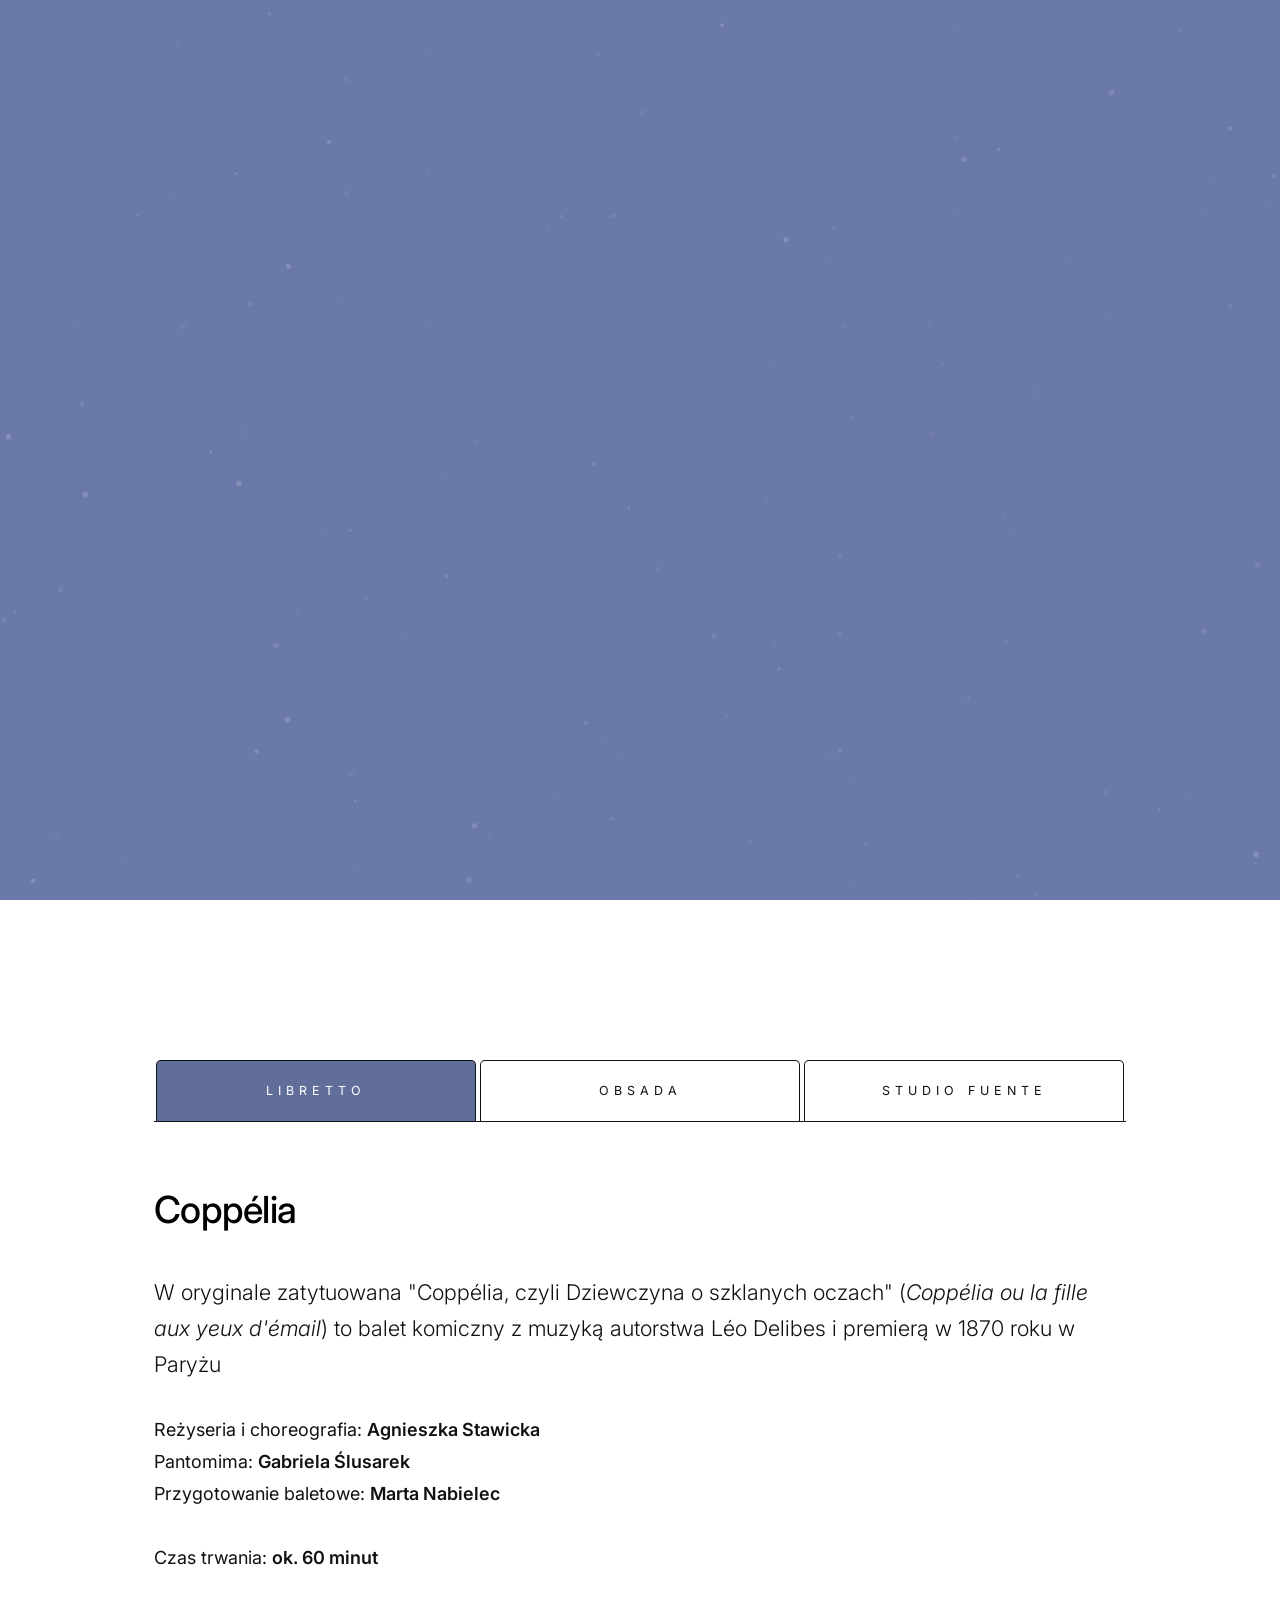
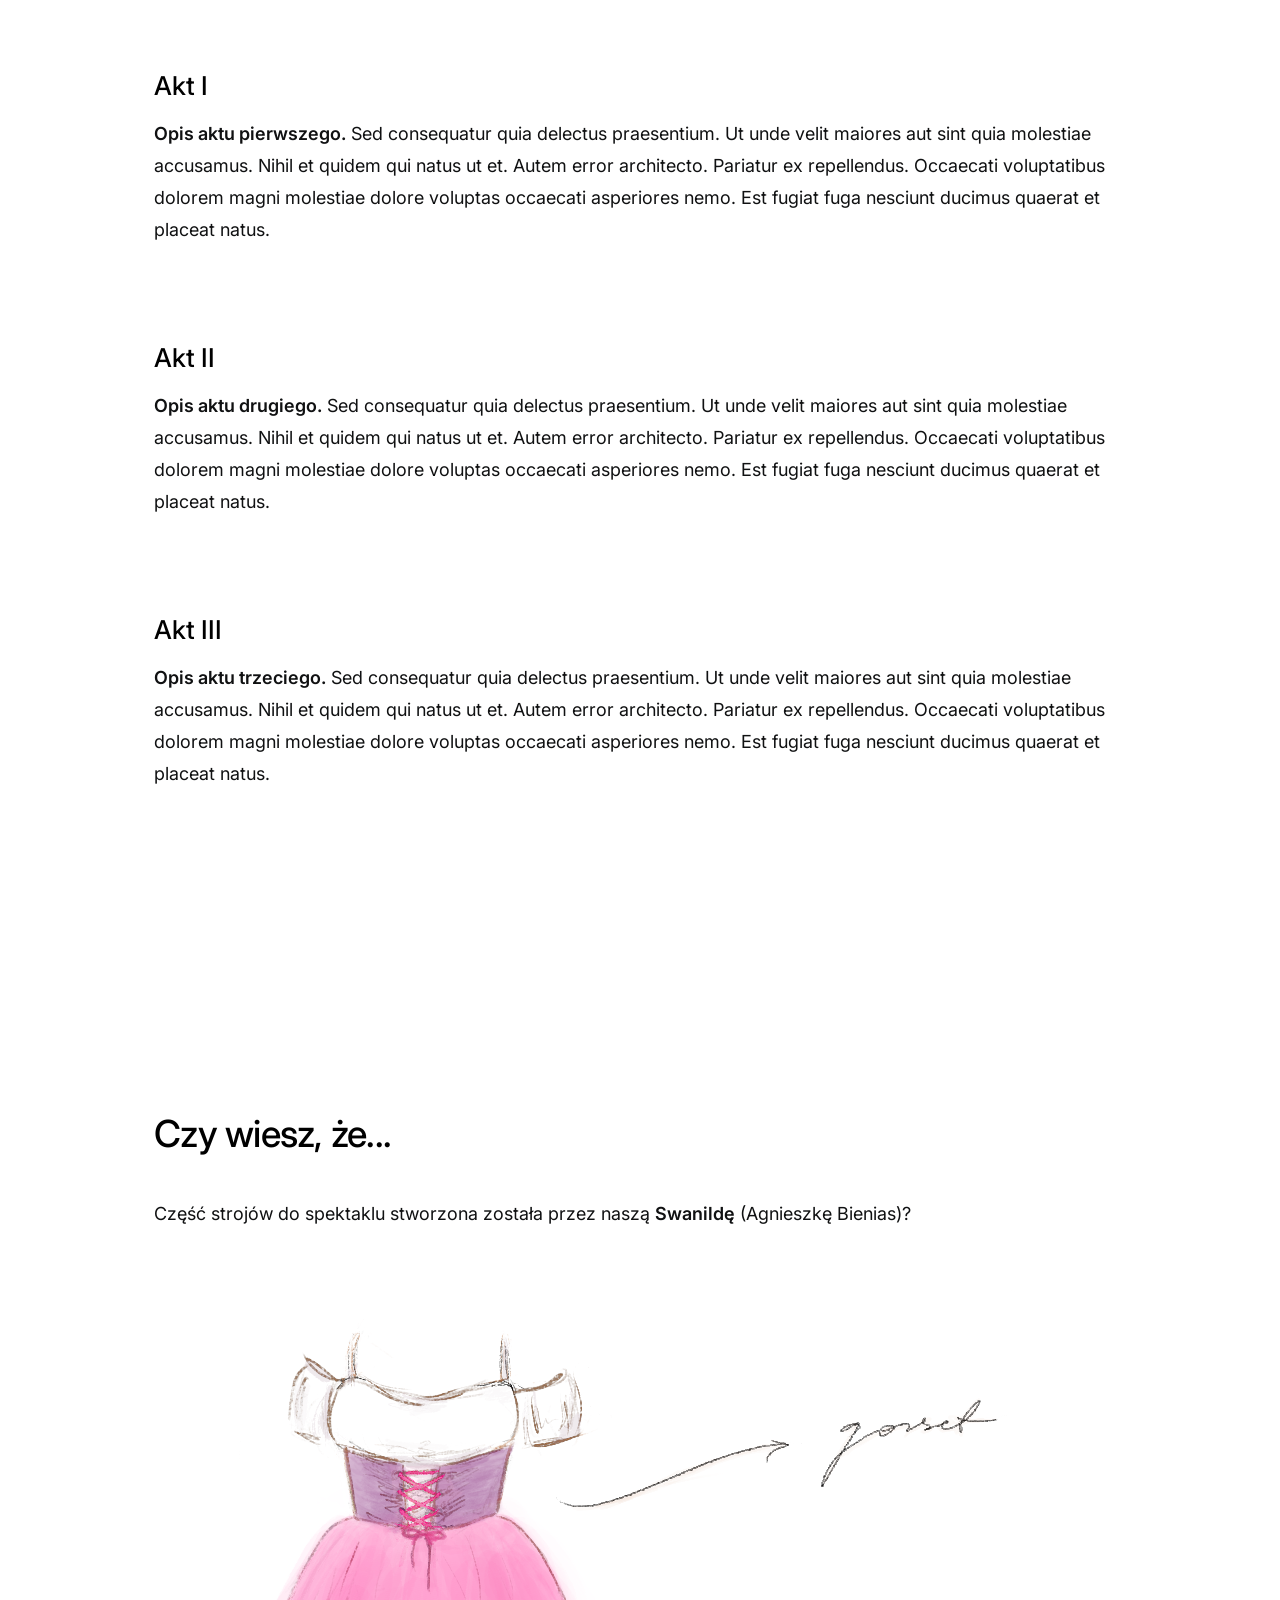
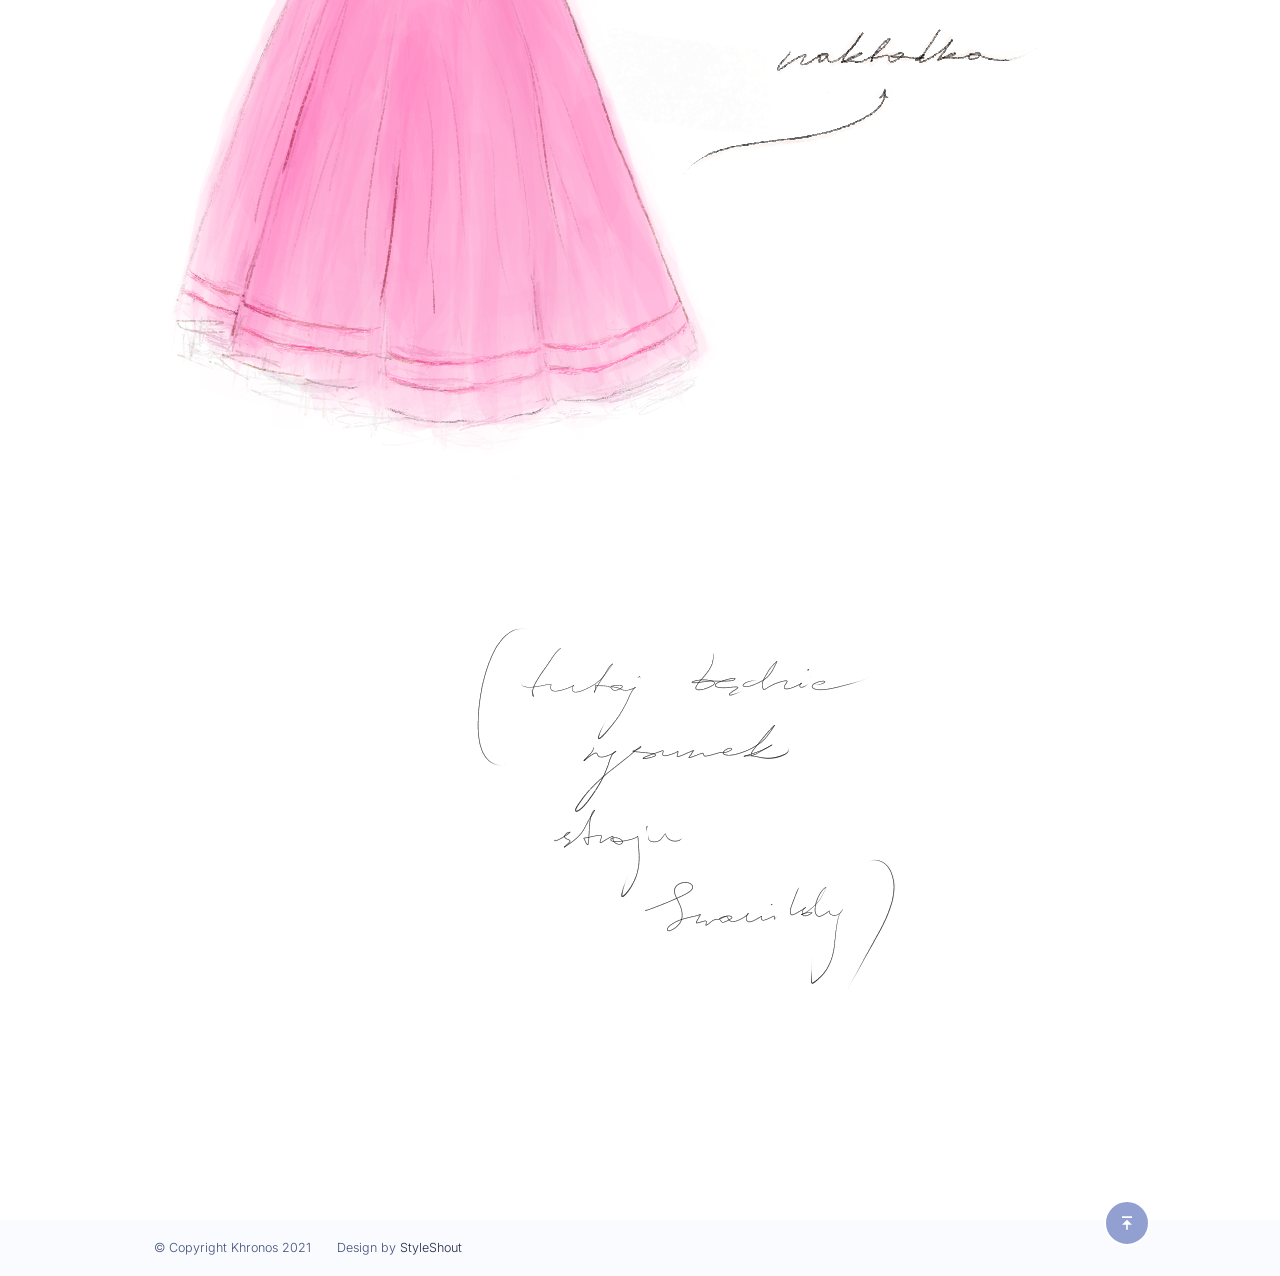
==== commit fcf71d54: "Updates" ====
--- a/index.html
+++ b/index.html
@@ -94,9 +94,9 @@
                     <div class="s-intro__content-bottom">
                         <h1 class="s-intro__content-title"><b>Coppélia</b> – humor, magia i taneczna finezja</h1>
                         <p>
-                        <br>W <b>trzyaktowej opowieści</b> rzeczy zwyczajne nabierają niezwykłości, a to, co wydaje się prawdziwe, potrafi zaskoczyć pozorem.<br><br>
-                        Na prowincjonalnym rynku pojawia się piękna, nieruchoma dziewczyna, która wzbudza niepokój i fascynację.<br>Gdy do gry
-                        wkracza zazdrość, ciekawość i odrobina szaleństwa, zaczyna się taneczna opowieść o miłości, pozorach<br>i sile kobiecej odwagi.<br><br>
+                        <br>W <b>trzyaktowej opowieści</b> rzeczy zwyczajne nabierają niezwykłości, a to, co wydaje się prawdziwe, potrafi zaskoczyć pozorem. <br><br>
+                        Na prowincjonalnym rynku pojawia się piękna, nieruchoma dziewczyna, która wzbudza niepokój i fascynację. Gdy do gry
+                        wkracza zazdrość, ciekawość i odrobina szaleństwa, zaczyna się taneczna opowieść o miłości, pozorach i sile kobiecej odwagi. <br><br>
                         To <b>lekka, barwna historia</b> opowiedziana z przymrużeniem oka – za pomocą tańca i pantomimy.
                         </p>
                     </div>
@@ -304,21 +304,19 @@
                             <div class="row">
                                 <div class="column">
                                     <p>
-                                     Część strojów do spektaklu stworzona zostały przez naszą <b>Swanildę</b> (Agnieszkę Bienias)?
+                                     Część strojów do spektaklu stworzona została przez naszą <b>Swanildę</b> (Agnieszkę Bienias)?
                                     </p>
                                 </div>                               
                             </div>
-                            
                     </div>
-
                 </div>
 
                 <div class="img_left">
-                    <img src="images/stroj.jpg" alt="Strój">
+                    <img src="images/stroj.png" alt="Strój">
                 </div>
 
                 <div class="img_right">
-                    <img src="images/stroj_placeholder.jpg" alt="Strój">
+                    <img src="images/stroj_placeholder.png" alt="Strój">
                 </div> 
 
             </div> <!-- end row -->
--- a/css/styles.css
+++ b/css/styles.css
@@ -384,14 +384,14 @@
 .img_left {
     border-style : none;
         margin     : 0;
-    width        : 70%;
+    width        : 100%;
     align-items  : left;
 }
 
 .img_right {
     border-style : none;
         margin     : 0;
-    width        : 70%;
+    width        : 100%;
     align-items  : right;
 }
 
@@ -2104,18 +2104,18 @@
     text-transform          : uppercase;
     letter-spacing          : .35em;
     height                  : var(--btn-height);
-    line-height             : calc(var(--btn-height) - 4px);
-    padding                 : 0 3.6rem;
-    margin                  : 0 0.4rem var(--vspace-0_5) 0;
+    line-height             : var(--btn-height);
+    padding                 : 0 3rem;
+    margin                  : 0 0 0 0;
     color                   : var(--color-btn-text);
     text-decoration         : none;
     text-align              : center;
     white-space             : nowrap;
     cursor                  : pointer;
     transition              : all .3s;
-    border-radius           : var(--border-radius);
+    border-radius           : 0;
     background-color        : var(--color-btn);
-    border                  : 2px solid var(--color-btn);
+    border                  : 1px solid var(--color-btn);
     -webkit-font-smoothing  : antialiased;
     -moz-osx-font-smoothing : grayscale;
 }
@@ -3132,8 +3132,8 @@
     font-weight   : 400;
     line-height   : var(--vspace-1_5);
     color         : white;
-    margin-top    : var(--vspace-1_5);
-    margin-bottom : var(--vspace-0_5);
+    margin-top    : var(--vspace-1);
+    margin-bottom : var(--vspace-0_125);
 }
 
 /* --------------------------------------------------------------------
@@ -3151,7 +3151,7 @@
     font-size     : 13.2rem;
     line-height   : 1;
     color         : white;
-    margin-top    : 0;
+    margin-top    : var(--vspace-1_5);
     margin-right  : var(--vspace-0_5);
     margin-bottom : 0;
 }
@@ -3838,4 +3838,4 @@
         height : 4.8rem;
         width  : 4.8rem;
     }
-}+}
